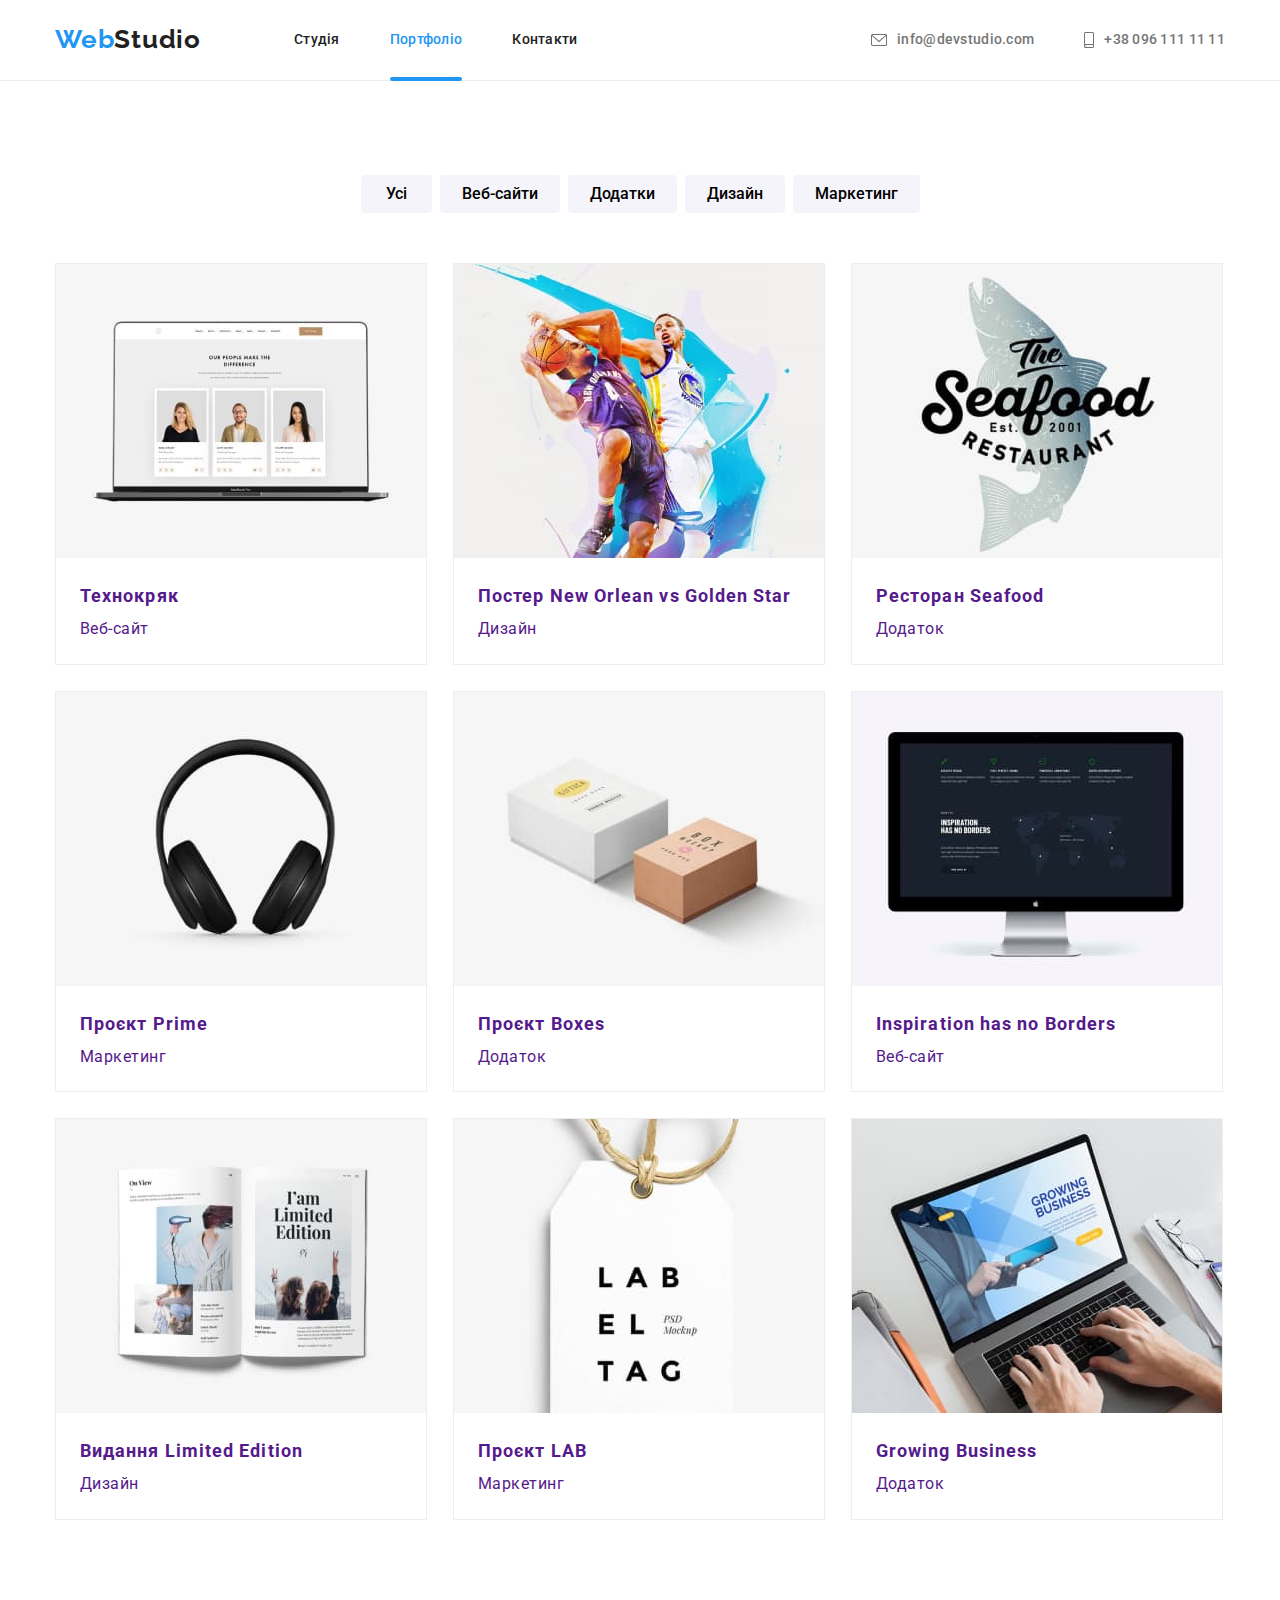
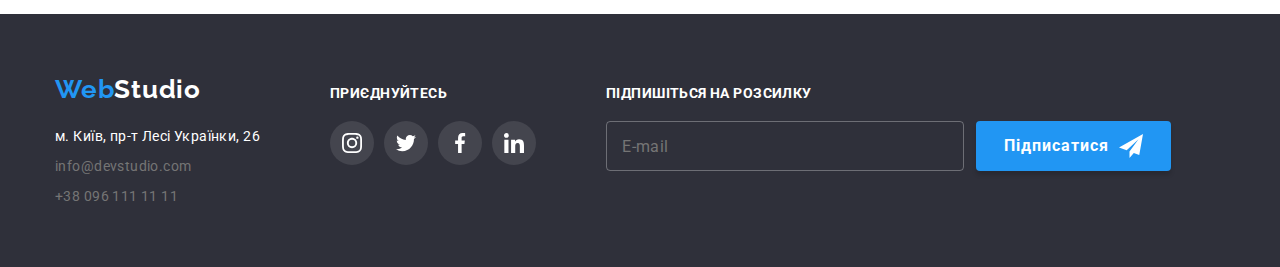
==== portfolio.html @ 04171d1f "start" ====
<!DOCTYPE html>
<html lang="uk">
  <head>
    <meta charset="utf-8" />
    <meta name="description" content="Веб студія для вашого бізнесу" />
    <meta name="viewport" content="width=device-width, initial-scale=1.0" />
    <title>Студія</title>
    <link rel="preconnect" href="https://fonts.googleapis.com" />
    <link rel="preconnect" href="https://fonts.gstatic.com" crossorigin />
    <link
      href="https://fonts.googleapis.com/css2?family=Raleway:wght@700&family=Roboto:wght@400;500;700;900&display=swap"
      rel="stylesheet"
    />
    <link
      rel="stylesheet"
      href="https://cdnjs.cloudflare.com/ajax/libs/modern-normalize/1.0.0/modern-normalize.min.css"
    />
    <link rel="stylesheet" href="./css/main.min.css" />
  </head>
  <body>
    <header class="header">
      <div class="container header__container">
        <nav class="pagination">
          <a class="logo header__logo" href="index.html" lang="en"
            >Web<span class="header__logo-part">Studio</span></a
          >
          <ul class="pagination__list">
            <li>
              <a
                class="header__link pagination__link pagination__link--notactive"
                href="index.html"
                >Студія</a
              >
            </li>
            <li>
              <a
                class="header__link pagination__link"
                href="portfolio.html"
                aria-current="page"
                >Портфоліо</a
              >
            </li>
            <li>
              <a
                class="header__link pagination__link pagination__link--notactive"
                href="#contacts"
                >Контакти</a
              >
            </li>
          </ul>
        </nav>
        <ul class="contact-list header__contact-list">
          <li>
            <a
              class="header__link contact-list__link"
              href="mailto:info@devstudio.com"
            >
              <svg class="contact-list__icon contact-list__icon--mail">
                <use href="./images/icons/symbol-defs.svg#mail"></use>
              </svg>
              info@devstudio.com</a
            >
          </li>
          <li>
            <a class="header__link contact-list__link" href="tel:+380961111111">
              <svg class="contact-list__icon contact-list__icon--tel">
                <use href="./images/icons/symbol-defs.svg#smartphone"></use>
              </svg>
              +38 096 111 11 11</a
            >
          </li>
        </ul>
      </div>
    </header>
    <main>
      <h2 class="visually-hidden">Портфоліо</h2>
      <!-- Sorting buttons for portfolio -->
      <section class="portfolio-section section">
        <div class="container">
          <ul class="btns-sort">
            <li>
              <button class="btn-portfolio btn-gray btn-first" type="button">
                Усі
              </button>
            </li>
            <li>
              <button class="btn-portfolio btn-gray" type="button">
                Веб-сайти
              </button>
            </li>
            <li>
              <button class="btn-portfolio btn-gray" type="button">
                Додатки
              </button>
            </li>
            <li>
              <button class="btn-portfolio btn-gray" type="button">
                Дизайн
              </button>
            </li>
            <li>
              <button class="btn-portfolio btn-gray" type="button">
                Маркетинг
              </button>
            </li>
          </ul>
          <!-- Main section of portfolio -->
          <ul class="portfolio-img">
            <li class="portfolio-item">
              <a class="portfolio-link" href="">
                <div class="img-container">
                  <img
                    class="img-project"
                    src="./images/portfolio/portfolio-item1.jpg"
                    alt="Ноутбук з зображенням веб-сайту"
                    width="370"
                  />
                  <p class="card-description">
                    Ресурс пропонує комплексні пропозиції з різним рівнем
                    функціоналу та сервісів. Все це дозволить відвідувачу
                    отримати вичерпні відомості про компанію чи приватну особу.
                  </p>
                </div>
                <h3 class="portfolio-h">Технокряк</h3>
                <p class="portfolio-p portfolio-pcolor">Веб-сайт</p>
              </a>
            </li>
            <li class="portfolio-item">
              <a class="portfolio-link" href="">
                <div class="img-container">
                  <img
                    class="img-project"
                    src="./images/portfolio/portfolio-item2.jpg"
                    alt="Постер з двома баскетболістами"
                    width="370"
                  />
                  <p class="card-description">
                    Ресурс пропонує комплексні пропозиції з різним рівнем
                    функціоналу та сервісів. Все це дозволить відвідувачу
                    отримати вичерпні відомості про компанію чи приватну особу.
                  </p>
                </div>
                <h3 class="portfolio-h">Постер New Orlean vs Golden Star</h3>
                <p class="portfolio-p portfolio-pcolor">Дизайн</p>
              </a>
            </li>
            <li class="portfolio-item">
              <a class="portfolio-link" href="">
                <div class="img-container">
                  <img
                    class="img-project"
                    src="./images/portfolio/portfolio-item3.jpg"
                    alt="Зображення логотипу рибного ресторану"
                    width="370"
                  />
                  <p class="card-description">
                    Ресурс пропонує комплексні пропозиції з різним рівнем
                    функціоналу та сервісів. Все це дозволить відвідувачу
                    отримати вичерпні відомості про компанію чи приватну особу.
                  </p>
                </div>
                <h3 class="portfolio-h">Ресторан Seafood</h3>
                <p class="portfolio-p portfolio-pcolor">Додаток</p>
              </a>
            </li>
            <li class="portfolio-item">
              <a class="portfolio-link" href="">
                <div class="img-container">
                  <img
                    class="img-project"
                    src="./images/portfolio/portfolio-item4.jpg"
                    alt="Наушники"
                    width="370"
                  />
                  <p class="card-description">
                    Ресурс пропонує комплексні пропозиції з різним рівнем
                    функціоналу та сервісів. Все це дозволить відвідувачу
                    отримати вичерпні відомості про компанію чи приватну особу.
                  </p>
                </div>
                <h3 class="portfolio-h">Проєкт Prime</h3>
                <p class="portfolio-p portfolio-pcolor">Маркетинг</p>
              </a>
            </li>
            <li class="portfolio-item">
              <a class="portfolio-link" href="">
                <div class="img-container">
                  <img
                    class="img-project"
                    src="./images/portfolio/portfolio-item5.jpg"
                    alt="Дві коробки"
                    width="370"
                  />
                  <p class="card-description">
                    Ресурс пропонує комплексні пропозиції з різним рівнем
                    функціоналу та сервісів. Все це дозволить відвідувачу
                    отримати вичерпні відомості про компанію чи приватну особу.
                  </p>
                </div>
                <h3 class="portfolio-h">Проєкт Boxes</h3>
                <p class="portfolio-p portfolio-pcolor">Додаток</p>
              </a>
            </li>
            <li class="portfolio-item">
              <a class="portfolio-link" href="">
                <div class="img-container">
                  <img
                    class="img-project"
                    src="./images/portfolio/portfolio-item6.jpg"
                    alt="Макбук з веб-сайтом"
                    width="370"
                  />
                  <p class="card-description">
                    Ресурс пропонує комплексні пропозиції з різним рівнем
                    функціоналу та сервісів. Все це дозволить відвідувачу
                    отримати вичерпні відомості про компанію чи приватну особу.
                  </p>
                </div>
                <h3 class="portfolio-h">Inspiration has no Borders</h3>
                <p class="portfolio-p portfolio-pcolor">Веб-сайт</p>
              </a>
            </li>
            <li class="portfolio-item">
              <a class="portfolio-link" href="">
                <div class="img-container">
                  <img
                    class="img-project"
                    src="./images/portfolio/portfolio-item7.jpg"
                    alt="Розгорнута книжка"
                    width="370"
                  />
                  <p class="card-description">
                    Ресурс пропонує комплексні пропозиції з різним рівнем
                    функціоналу та сервісів. Все це дозволить відвідувачу
                    отримати вичерпні відомості про компанію чи приватну особу.
                  </p>
                </div>
                <h3 class="portfolio-h">Видання Limited Edition</h3>
                <p class="portfolio-p portfolio-pcolor">Дизайн</p>
              </a>
            </li>
            <li class="portfolio-item">
              <a class="portfolio-link" href="">
                <div class="img-container">
                  <img
                    class="img-project"
                    src="./images/portfolio/portfolio-item8.jpg"
                    alt="Бірка"
                    width="370"
                  />
                  <p class="card-description">
                    Ресурс пропонує комплексні пропозиції з різним рівнем
                    функціоналу та сервісів. Все це дозволить відвідувачу
                    отримати вичерпні відомості про компанію чи приватну особу.
                  </p>
                </div>
                <h3 class="portfolio-h">Проєкт LAB</h3>
                <p class="portfolio-p portfolio-pcolor">Маркетинг</p>
              </a>
            </li>
            <li class="portfolio-item">
              <a class="portfolio-link" href="">
                <div class="img-container">
                  <img
                    class="img-project"
                    src="./images/portfolio/portfolio-item9.jpg"
                    alt="Ноутбук і руки, які щось друкують"
                    width="370"
                  />
                  <p class="card-description">
                    Ресурс пропонує комплексні пропозиції з різним рівнем
                    функціоналу та сервісів. Все це дозволить відвідувачу
                    отримати вичерпні відомості про компанію чи приватну особу.
                  </p>
                </div>
                <h3 class="portfolio-h">Growing Business</h3>
                <p class="portfolio-p portfolio-pcolor">Додаток</p>
              </a>
            </li>
          </ul>
        </div>
      </section>
    </main>
    <footer class="footer">
      <div class="container footer__container">
        <div>
          <a class="logo footer__logo" href="index.html" lang="en"
            >Web<span class="footer__logo-part">Studio</span></a
          >
          <address class="adress footer__adress">
            <a
              class="footer__link"
              href="https://goo.gl/maps/gLVNjyqDi5Kqp5Yx6"
              target="_blank"
              rel="noreferrer noopener"
              >м. Київ, пр-т Лесі Українки, 26</a
            ><a class="footer__link" href="mailto:info@devstudio.com"
              >info@devstudio.com</a
            >
            <a class="footer__link" href="tel:+380961111111"
              >+38 096 111 11 11</a
            >
          </address>
        </div>
        <div>
          <p class="footer-title">Приєднуйтесь</p>
          <ul class="social-list">
            <li class="social-list__item">
              <a class="social-list__link footer__social-link" href="">
                <svg class="social-list__svg">
                  <use href="./images/icons/symbol-defs.svg#instagram-2"></use>
                </svg>
              </a>
            </li>
            <li class="social-list__item">
              <a class="social-list__link footer__social-link" href="">
                <svg class="social-list__svg">
                  <use href="./images/icons/symbol-defs.svg#twitter-1"></use>
                </svg>
              </a>
            </li>
            <li class="social-list__item">
              <a class="social-list__link footer__social-link" href="">
                <svg class="social-list__svg">
                  <use href="./images/icons/symbol-defs.svg#facebook-1"></use>
                </svg>
              </a>
            </li>
            <li class="social-list__item">
              <a class="social-list__link footer__social-link" href="">
                <svg class="social-list__svg">
                  <use href="./images/icons/symbol-defs.svg#linkedin-1"></use>
                </svg>
              </a>
            </li>
          </ul>
        </div>
        <div class="subscribe-container">
          <h3 class="footer-title">Підпишіться на розсилку</h3>
          <form class="subscribe-form">
            <label class="subscribe-form__label"
              ><input
                class="subscribe-form__input"
                type="email"
                placeholder="E-mail" /></label
            ><button class="brand-button footer__brand-button" type="sumbit">
              Підпиcатися
              <svg class="footer__subscribe-icon" width="24px" height="24px">
                <use href="./images/icons/symbol-defs.svg#icon-send"></use>
              </svg>
            </button>
          </form>
        </div>
      </div>
    </footer>
  </body>
</html>
---- css/main.min.css ----
:root{--main-color: #212121;--second-color: #757575;--brand-color: #2196F3;--background-color: #2F303A;--white-color: #fff;--timing-function: cubic-bezier(0.4, 0, 0.2, 1);--animation-time: 250ms}body{font-family:"roboto",sans-serif;color:#212121;position:relative}li{list-style:none}button{cursor:pointer;font-family:inherit}a{text-decoration:none}h1,h2,h3,h4,h5,h6,ul,p,button{margin:0;padding:0}.container{width:1200px;margin:0 auto;padding-left:15px;padding-right:15px}.section{padding-top:94px;padding-bottom:94px}.section-title{font-weight:700;font-size:36px;line-height:1.16;text-align:center;margin-bottom:50px}.features-content,.features-images,.btns-sort,.portfolio-img{display:-webkit-box;display:-ms-flexbox;display:flex}.logo{color:#2196f3;font-family:Raleway;font-style:normal;font-weight:700;font-size:26px;line-height:1.2;letter-spacing:.03em;padding-top:10px;padding-bottom:10px}.header__logo{margin-right:93px}.header__logo-part{color:#212121}.footer__logo-part{color:#fff}.brand-button{background-color:#2196f3;display:block;font-weight:700;font-size:16px;line-height:1.8;text-align:center;border-radius:4px;letter-spacing:.06em;border:none;margin-left:auto;margin-right:auto;-webkit-box-align:center;-ms-flex-align:center;align-items:center;-webkit-box-shadow:0px 4px 4px rgba(0,0,0,.15);box-shadow:0px 4px 4px rgba(0,0,0,.15);-webkit-transition:background-color 250ms cubic-bezier(0.4, 0, 0.2, 1);transition:background-color 250ms cubic-bezier(0.4, 0, 0.2, 1);color:#fff}.brand-button:hover,.brand-button:focus{background-color:#188ce8}.btn-portfolio{border:0;font-weight:500;font-size:16px;line-height:1.6;padding:6px 22px 6px 22px;border-radius:4px;-webkit-transition:background-color 250ms cubic-bezier(0.4, 0, 0.2, 1),color 250ms cubic-bezier(0.4, 0, 0.2, 1);transition:background-color 250ms cubic-bezier(0.4, 0, 0.2, 1),color 250ms cubic-bezier(0.4, 0, 0.2, 1)}.btn-portfolio:hover,.btn-portfolio:focus{background-color:#2196f3}.btn-first{padding:6px 25px 6px 25px}.btns-sort{-webkit-column-gap:8px;-moz-column-gap:8px;column-gap:8px;-webkit-box-pack:center;-ms-flex-pack:center;justify-content:center;margin-bottom:50px}.btn-gray{background-color:#f5f4fa}.modal-form{padding:40px}.modal-input{display:-webkit-box;display:-ms-flexbox;display:flex;-webkit-box-orient:vertical;-webkit-box-direction:normal;-ms-flex-direction:column;flex-direction:column;-webkit-box-align:center;-ms-flex-align:center;align-items:center}.input-container{display:-webkit-box;display:-ms-flexbox;display:flex;-webkit-box-orient:vertical;-webkit-box-direction:normal;-ms-flex-direction:column;flex-direction:column;margin-bottom:10px}.modal-title{font-weight:700;font-size:20px;line-height:1.15;text-align:center;letter-spacing:.03em;margin-bottom:12px}.modal-label{font-size:12px;line-height:1.166;letter-spacing:.01em;margin-bottom:4px}.input-area{width:448px;height:40px;border:1px solid rgba(33,33,33,.2);border-radius:4px;-webkit-transition:border 250ms cubic-bezier(0.4, 0, 0.2, 1);transition:border 250ms cubic-bezier(0.4, 0, 0.2, 1);padding:12px 42px}.comment-area{width:448px;height:120px;padding:12px 16px;font-size:12px;letter-spacing:.01em;border:1px solid rgba(33,33,33,.2);border-radius:4px;margin-bottom:20px;resize:none;-webkit-transition:border 250ms cubic-bezier(0.4, 0, 0.2, 1);transition:border 250ms cubic-bezier(0.4, 0, 0.2, 1)}.modal-input .brand-button{margin-top:30px;padding:10px 52px}.input-area:focus,.comment-area:focus{outline:none;border:1px solid #2196f3}.policy-label{display:-webkit-box;display:-ms-flexbox;display:flex;-webkit-box-align:center;-ms-flex-align:center;align-items:center}.policy-text,.policy-ref{font-size:14px;line-height:1.71;letter-spacing:.03em;padding-top:2px}.policy-ref{color:#2196f3;-webkit-text-decoration-line:underline;text-decoration-line:underline;margin-left:7px}.checkbox-icon{display:block;width:16px;height:15px;border:2px solid #212121;border-radius:3px;margin-right:7px;-webkit-transition:background-color 250ms cubic-bezier(0.4, 0, 0.2, 1),border-color 250ms cubic-bezier(0.4, 0, 0.2, 1);transition:background-color 250ms cubic-bezier(0.4, 0, 0.2, 1),border-color 250ms cubic-bezier(0.4, 0, 0.2, 1)}.modal-input input[type=checkbox]:checked+.checkbox-icon{background-image:url(../images/icons/Vector.svg);background-color:#2196f3;border-color:#2196f3;border-radius:3px;background-repeat:no-repeat;background-position:center;background-origin:border-box}.modal-input input[type=checkbox]{-webkit-appearance:none;-moz-appearance:none;appearance:none;position:absolute}.input-svg{position:relative}.modal-icon{position:absolute;top:50%;-webkit-transform:translateY(-50%);transform:translateY(-50%);left:12px;width:18px;height:18px;-webkit-transition:fill 250ms cubic-bezier(0.4, 0, 0.2, 1);transition:fill 250ms cubic-bezier(0.4, 0, 0.2, 1)}.input-svg:focus-within .modal-icon{fill:#2196f3}.subscribe-form{display:-webkit-box;display:-ms-flexbox;display:flex;gap:12px}.subscribe-form__label{display:-webkit-box;display:-ms-flexbox;display:flex;-webkit-box-orient:vertical;-webkit-box-direction:reverse;-ms-flex-direction:column-reverse;flex-direction:column-reverse}.subscribe-form__input{width:358px;height:50px;padding:16px 15px;font-size:16px;line-height:1.25;letter-spacing:.03em;background-color:inherit;border:1px solid rgba(255,255,255,.3);border-radius:4px;color:#fff}.social-list{display:-webkit-box;display:-ms-flexbox;display:flex}.social-list__item{height:44px;width:44px}.social-list__item:not(:last-child){margin-right:10px}.social-list__link{display:-webkit-box;display:-ms-flexbox;display:flex;-webkit-box-align:center;-ms-flex-align:center;align-items:center;-webkit-box-pack:center;-ms-flex-pack:center;justify-content:center;width:100%;height:100%;border-radius:50%;fill:#afb1b8;-webkit-transition:background-color 250ms cubic-bezier(0.4, 0, 0.2, 1),fill 250ms cubic-bezier(0.4, 0, 0.2, 1);transition:background-color 250ms cubic-bezier(0.4, 0, 0.2, 1),fill 250ms cubic-bezier(0.4, 0, 0.2, 1)}.social-list__link:hover,.social-list__link:focus{fill:#fff;background-color:#188ce8}.social-list__svg{height:20px;width:20px}.header{border-bottom:1px solid #ececec}.header__container{display:-webkit-box;display:-ms-flexbox;display:flex}.pagination{display:-webkit-box;display:-ms-flexbox;display:flex;-webkit-box-align:center;-ms-flex-align:center;align-items:center}.header__logo{margin-right:93px}.pagination__link{color:#212121}.pagination__list{display:-webkit-box;display:-ms-flexbox;display:flex;-webkit-box-align:center;-ms-flex-align:center;align-items:center;-webkit-column-gap:50px;-moz-column-gap:50px;column-gap:50px}.header__link{font-weight:500;font-size:14px;line-height:1.14;letter-spacing:.02em;padding-top:32px;padding-bottom:32px;display:-webkit-box;display:-ms-flexbox;display:flex;-webkit-box-align:center;-ms-flex-align:center;align-items:center}.contact-list{display:-webkit-box;display:-ms-flexbox;display:flex;-webkit-column-gap:50px;-moz-column-gap:50px;column-gap:50px}.header__contact-list{margin-left:auto}.contact-list__link{color:#757575}.contact-list__icon{margin-right:10px;fill:currentColor}.contact-list__icon--mail{width:16px;height:12px}.contact-list__icon--tel{width:10px;height:16px}.link-hover,.header__link,.footer__link{-webkit-transition:color 250ms cubic-bezier(0.4, 0, 0.2, 1),fill 250ms cubic-bezier(0.4, 0, 0.2, 1);transition:color 250ms cubic-bezier(0.4, 0, 0.2, 1),fill 250ms cubic-bezier(0.4, 0, 0.2, 1)}.link-hover:hover,.link-hover:focus,.header__link:hover,.header__link:focus{color:#2196f3;fill:#2196f3}.pagination__link--notactive{position:relative}[aria-current]{color:#2196f3;position:relative}[aria-current]::after,.pagination__link--notactive::after{content:"";position:absolute;bottom:-1.5px;left:0px;width:100%;height:4px;border-radius:2px;background-color:#2196f3}.pagination__link--notactive::after{opacity:0;-webkit-transform:scaleX(0);transform:scaleX(0);-webkit-transition:opacity 250ms cubic-bezier(0.4, 0, 0.2, 1),-webkit-transform 250ms cubic-bezier(0.4, 0, 0.2, 1);transition:opacity 250ms cubic-bezier(0.4, 0, 0.2, 1),-webkit-transform 250ms cubic-bezier(0.4, 0, 0.2, 1);transition:transform 250ms cubic-bezier(0.4, 0, 0.2, 1),opacity 250ms cubic-bezier(0.4, 0, 0.2, 1);transition:transform 250ms cubic-bezier(0.4, 0, 0.2, 1),opacity 250ms cubic-bezier(0.4, 0, 0.2, 1),-webkit-transform 250ms cubic-bezier(0.4, 0, 0.2, 1)}.pagination__link--notactive:hover::after,.pagination__link--notactive:focus::after{opacity:1;-webkit-transform:scaleX(1);transform:scaleX(1)}.footer{background-color:#2f303a;padding-top:60px;padding-bottom:60px}.footer__container{display:-webkit-box;display:-ms-flexbox;display:flex;gap:70px;-webkit-box-align:baseline;-ms-flex-align:baseline;align-items:baseline}.footer__logo-part{color:#fff}.footer__adress{margin-top:20px}.footer__link{font-size:14px;line-height:1.5;text-decoration:none;font-style:normal;display:block;letter-spacing:.03em;color:#757575}.footer__link:not(:last-child){margin-bottom:9px}.footer__link:first-child{color:#fff}.footer__link:hover,.footer__link:focus{color:#2196f3}.footer-list{display:-webkit-box;display:-ms-flexbox;display:flex}.footer-title{margin-bottom:20px;text-transform:uppercase;color:#fff;font-weight:700;font-size:14px;line-height:16px;letter-spacing:.03em;text-transform:uppercase}.footer__social-link{background-color:rgba(255,255,255,.1019607843);border-radius:50%;display:-webkit-box;display:-ms-flexbox;display:flex;-webkit-box-align:center;-ms-flex-align:center;align-items:center;-webkit-box-pack:center;-ms-flex-pack:center;justify-content:center;width:100%;height:100%;fill:#fff}.footer__brand-button{padding:10px 28px;display:-webkit-box;display:-ms-flexbox;display:flex;-webkit-box-align:center;-ms-flex-align:center;align-items:center;font-style:normal;font-weight:700;font-size:16px;line-height:1.875;letter-spacing:.06em}.footer__subscribe-icon{margin-left:10px}.hero-section{padding:200px 0;background-color:#2f303a;background-image:-webkit-gradient(linear, left top, right top, from(rgba(47, 48, 58, 0.4)), to(rgba(47, 48, 58, 0.4))),url(../images/background.jpg);background-image:linear-gradient(to right, rgba(47, 48, 58, 0.4), rgba(47, 48, 58, 0.4)),url(../images/background.jpg);background-repeat:no-repeat;background-size:cover;background-position:center}.hero-section .brand-button{padding:10px 32px}.hero-title{font-weight:900;font-size:44px;line-height:1.38;text-align:center;letter-spacing:.06em;width:696px;margin-left:auto;margin-right:auto;margin-bottom:30px;text-transform:uppercase;color:#fff}.features-subtitle{font-weight:700;font-size:14px;line-height:1.14;margin-bottom:10px;width:270px;letter-spacing:.03em}.features-image{width:370px;display:block}.features-description{font-size:14px;line-height:1.71;width:270px;letter-spacing:.03em}.features-content{margin-bottom:94px;-webkit-column-gap:30px;-moz-column-gap:30px;column-gap:30px}.features-title{width:366px;margin-left:auto;margin-right:auto}.features-images{-webkit-column-gap:30px;-moz-column-gap:30px;column-gap:30px}.features-li::before{content:"";display:block;width:270px;height:120px;margin-bottom:30px;border-radius:4px;background-color:#f5f4fa;background-repeat:no-repeat;background-position:center}.antenna-img::before{background-image:url(../images/icons/antenna.svg)}.clock-img::before{background-image:url(../images/icons/clock.svg)}.diagramma-img::before{background-image:url(../images/icons/diagram.svg)}.astronaut-img::before{background-image:url(../images/icons/astronaut.svg)}.features-item{position:relative}.features-overlay{position:absolute;bottom:0;padding:27px 0;width:100%;background-color:rgba(47,48,58,.8);color:#fff;font-weight:700;font-size:14px;line-height:16px;text-align:center;letter-spacing:.03em;text-transform:uppercase;text-align:center}.team-section{background-color:#f5f4fa}.team-section__card-list{display:-webkit-box;display:-ms-flexbox;display:flex;-ms-flex-preferred-size:calc((100% - 90px)/4);flex-basis:calc((100% - 90px)/4)}.team-card:not(:first-child){margin-left:30px}.team-card{background-color:#fff;width:270px;-webkit-box-shadow:0px 1px 3px rgba(0,0,0,.12),0px 1px 1px rgba(0,0,0,.14),0px 2px 1px rgba(0,0,0,.2);box-shadow:0px 1px 3px rgba(0,0,0,.12),0px 1px 1px rgba(0,0,0,.14),0px 2px 1px rgba(0,0,0,.2);border-radius:0px 0px 4px 4px}.team-card__image{display:block;margin-bottom:30px}.team-card__name{font-size:16px;font-weight:500;margin-bottom:10px}.team-card__role{margin-bottom:16px}.team-card__name,.team-card__role{text-align:center;line-height:1.18;letter-spacing:.03em}.team-card__social-list{margin-right:32px;margin-left:32px;margin-bottom:30px}.clients-list{display:-webkit-box;display:-ms-flexbox;display:flex;gap:30px}.clients-item{width:170px;height:92px}.clients-link{border:1px solid #afb1b8;border-radius:4px;display:-webkit-box;display:-ms-flexbox;display:flex;width:100%;height:100%;-webkit-box-align:center;-ms-flex-align:center;align-items:center;-webkit-box-pack:center;-ms-flex-pack:center;justify-content:center;fill:#afb1b8}.clients-link:hover,.clients-link:focus{border:1px solid #2196f3}.clients-icon{width:106px;height:60px}.backdrop{position:fixed;top:0;left:0;width:100%;height:100%;background-color:rgba(0,0,0,.2);-webkit-transition:opacity 250ms cubic-bezier(0.4, 0, 0.2, 1),visibility 250ms cubic-bezier(0.4, 0, 0.2, 1);transition:opacity 250ms cubic-bezier(0.4, 0, 0.2, 1),visibility 250ms cubic-bezier(0.4, 0, 0.2, 1)}.is-hidden{visibility:hidden;pointer-events:none;opacity:0}.modal{position:absolute;top:50%;left:50%;-webkit-transform:translate(-50%, -50%);transform:translate(-50%, -50%);background-color:#fff;-webkit-box-shadow:0px 1px 3px rgba(0,0,0,.12),0px 1px 1px rgba(0,0,0,.14),0px 2px 1px rgba(0,0,0,.2);box-shadow:0px 1px 3px rgba(0,0,0,.12),0px 1px 1px rgba(0,0,0,.14),0px 2px 1px rgba(0,0,0,.2)}.modal-button{position:absolute;top:1%;right:1%;border:none;background-color:#fff;width:30px;height:30px;border:1px solid rgba(0,0,0,.1019607843);border-radius:50%;-webkit-transition:border 250ms cubic-bezier(0.4, 0, 0.2, 1);transition:border 250ms cubic-bezier(0.4, 0, 0.2, 1)}.modal-button:hover .close-svg,.modal-button:focus .close-svg,.modal-button:focus,.modal-button:hover{fill:#2196f3;border-color:#2196f3}.close-svg{-webkit-box-align:center;-ms-flex-align:center;align-items:center;-webkit-transition:fill 250ms cubic-bezier(0.4, 0, 0.2, 1);transition:fill 250ms cubic-bezier(0.4, 0, 0.2, 1);fill:#000}.no-scroll{overflow:hidden}.portfolio-img{-ms-flex-wrap:wrap;flex-wrap:wrap;gap:26px}.portfolio-item{-ms-flex-preferred-size:calc((100% - 60px)/3);flex-basis:calc((100% - 60px)/3);border:1px solid #eee}.visually-hidden{position:absolute;clip:rect(0 0 0 0);width:1px;height:1px;margin:-1px}.portfolio-h{font-weight:700;font-size:18px;line-height:2;letter-spacing:.06em;margin-top:20px;padding-left:24px;padding-right:24px}.portfolio-p{font-size:16px;line-height:1.87;letter-spacing:.03em;margin-bottom:20px;padding-left:24px;padding-right:24px}.portfolio-link{height:100%;width:100%;display:block;-webkit-transition:-webkit-box-shadow 250ms cubic-bezier(0.4, 0, 0.2, 1);transition:-webkit-box-shadow 250ms cubic-bezier(0.4, 0, 0.2, 1);transition:box-shadow 250ms cubic-bezier(0.4, 0, 0.2, 1);transition:box-shadow 250ms cubic-bezier(0.4, 0, 0.2, 1), -webkit-box-shadow 250ms cubic-bezier(0.4, 0, 0.2, 1)}.portfolio-link:hover,.portfolio-link:focus{-webkit-box-shadow:0px 1px 1px rgba(0,0,0,.12),0px 4px 4px rgba(0,0,0,.06),1px 4px 6px rgba(0,0,0,.16);box-shadow:0px 1px 1px rgba(0,0,0,.12),0px 4px 4px rgba(0,0,0,.06),1px 4px 6px rgba(0,0,0,.16)}.img-container{position:relative;overflow:hidden}.img-container::before{content:"";background-color:rgba(33,150,243,.8980392157);position:absolute;top:0;left:0;-webkit-transform:translate(0, 101%);transform:translate(0, 101%);width:100%;height:100%;-webkit-transition:-webkit-transform 250ms cubic-bezier(0.4, 0, 0.2, 1);transition:-webkit-transform 250ms cubic-bezier(0.4, 0, 0.2, 1);transition:transform 250ms cubic-bezier(0.4, 0, 0.2, 1);transition:transform 250ms cubic-bezier(0.4, 0, 0.2, 1), -webkit-transform 250ms cubic-bezier(0.4, 0, 0.2, 1)}.img-project{display:block}.card-description{position:absolute;-webkit-transform:translate(0, 0);transform:translate(0, 0);-webkit-transition:-webkit-transform 250ms cubic-bezier(0.4, 0, 0.2, 1);transition:-webkit-transform 250ms cubic-bezier(0.4, 0, 0.2, 1);transition:transform 250ms cubic-bezier(0.4, 0, 0.2, 1);transition:transform 250ms cubic-bezier(0.4, 0, 0.2, 1), -webkit-transform 250ms cubic-bezier(0.4, 0, 0.2, 1);font-size:18px;line-height:1.5555;letter-spacing:.03em;color:#fff;padding:63px 24px}.portfolio-link:hover .img-container::before,.portfolio-link:focus .img-container::before{-webkit-transform:translate(0, 0);transform:translate(0, 0)}.portfolio-link:hover .card-description,.portfolio-link:focus .card-description{-webkit-transform:translate(0, -100%);transform:translate(0, -100%)}/*# sourceMappingURL=main.min.css.map */
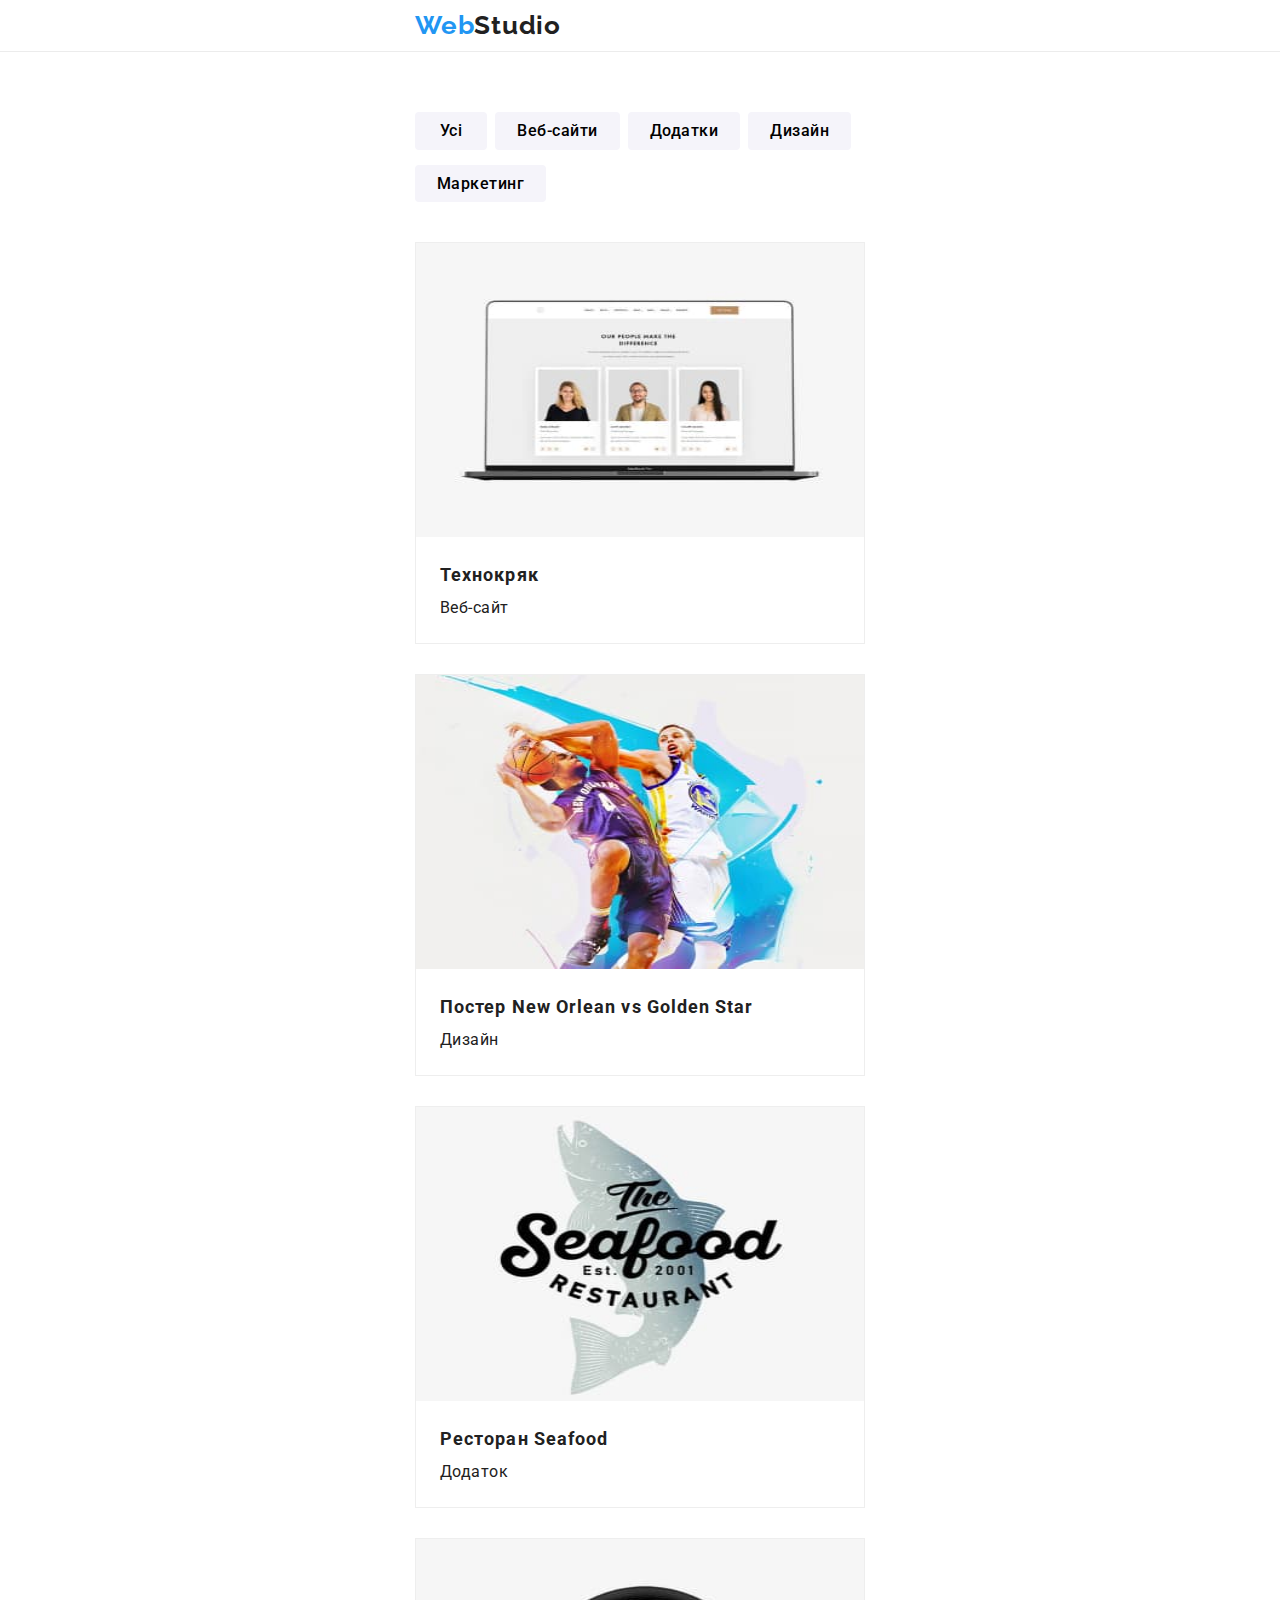
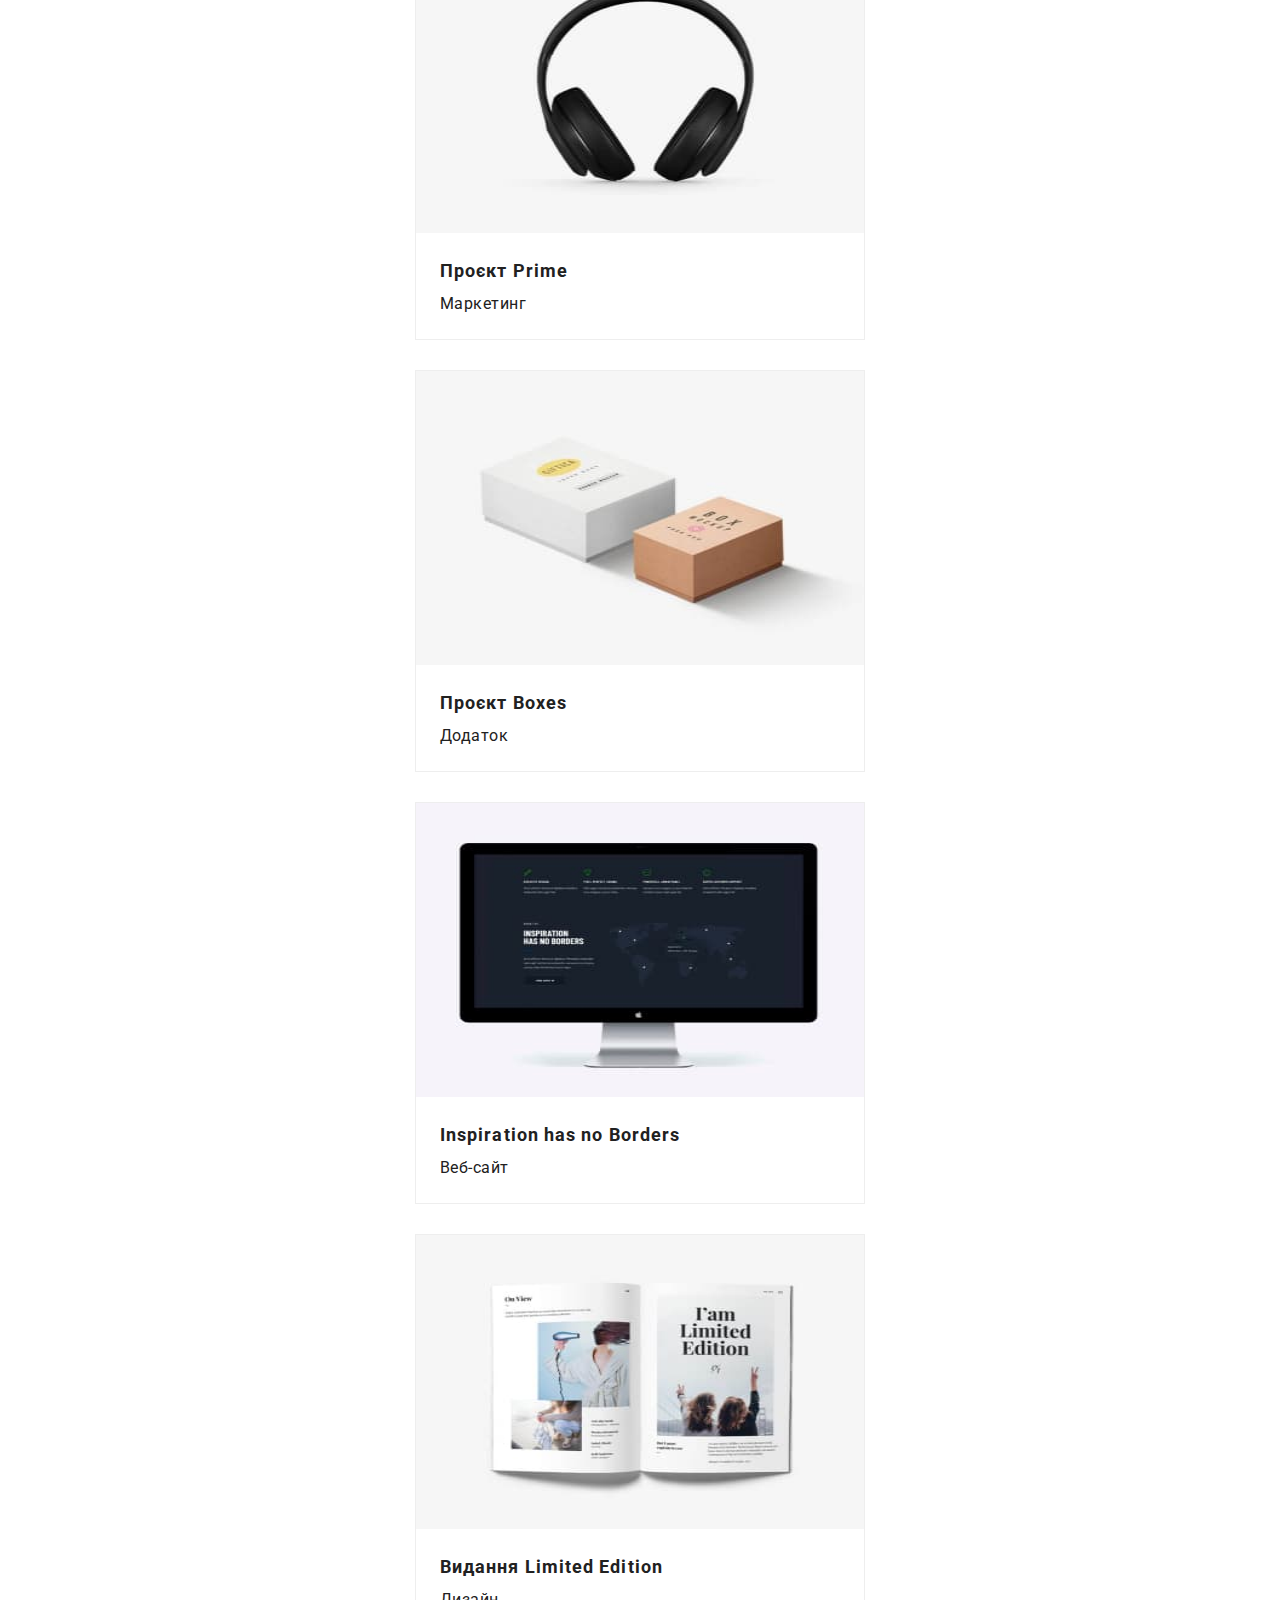
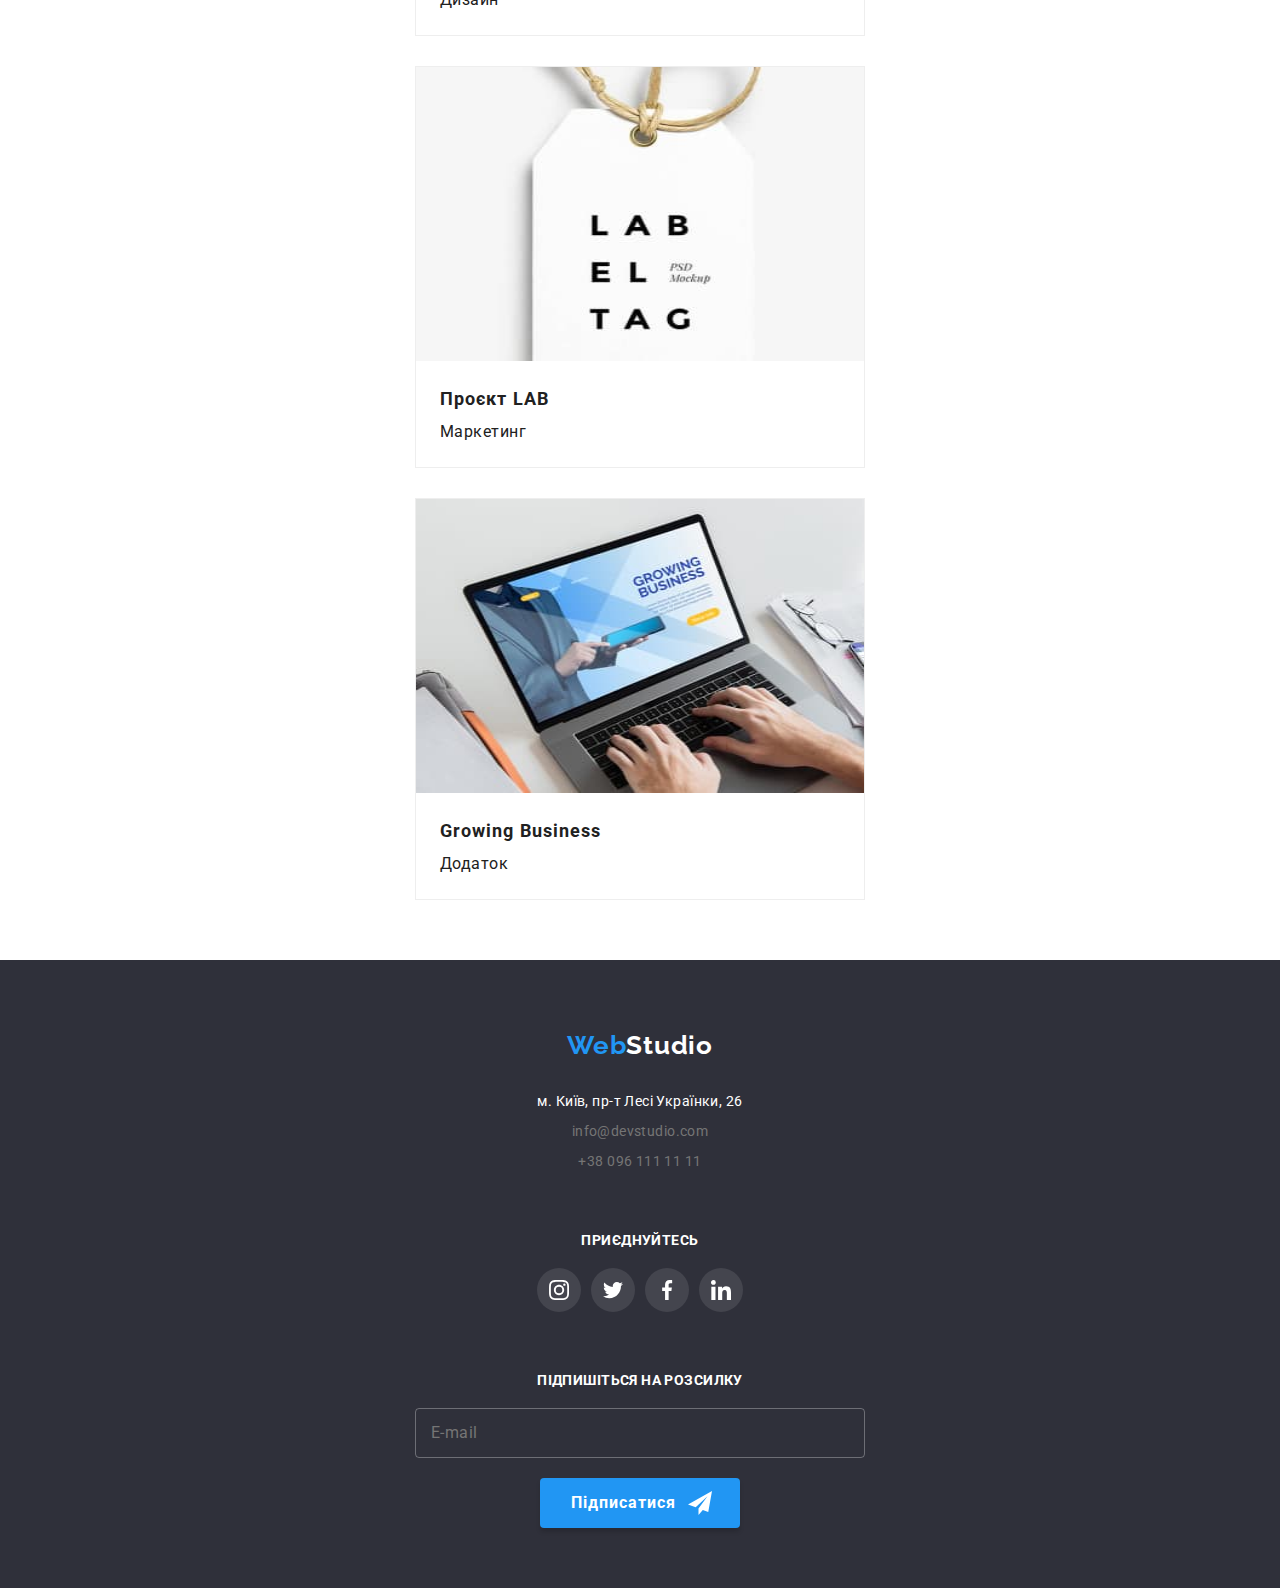
==== commit 3ea14798: "ended mobile-version" ====
--- a/portfolio.html
+++ b/portfolio.html
@@ -26,15 +26,13 @@
           >
           <ul class="pagination__list">
             <li>
+              <a class="header__link pagination__link" href="index.html"
+                >Студія</a
+              >
+            </li>
+            <li>
               <a
                 class="header__link pagination__link pagination__link--notactive"
-                href="index.html"
-                >Студія</a
-              >
-            </li>
-            <li>
-              <a
-                class="header__link pagination__link"
                 href="portfolio.html"
                 aria-current="page"
                 >Портфоліо</a
@@ -70,6 +68,16 @@
             >
           </li>
         </ul>
+        <button
+          class="header__open-button js-open-menu"
+          type="button"
+          aria-expanded="false"
+          aria-controls="mobile-menu"
+        >
+          <div class="header__custom-icon"></div>
+          <div class="header__custom-icon"></div>
+          <div class="header__custom-icon"></div>
+        </button>
       </div>
     </header>
     <main>
@@ -302,7 +310,7 @@
             >
           </address>
         </div>
-        <div>
+        <div class="footer__links-container">
           <p class="footer-title">Приєднуйтесь</p>
           <ul class="social-list">
             <li class="social-list__item">
@@ -353,5 +361,60 @@
         </div>
       </div>
     </footer>
+    <div id="mobile-menu" class="js-menu-container mobile-menu">
+      <button class="header__close-button js-close-menu" type="button">
+        123
+      </button>
+      <div>
+        <nav>
+          <ul class="mobile-menu__nav-list">
+            <li class="mobile-menu__item">
+              <a class="mobile-menu__nav-link" href="./index.html">Студія</a>
+            </li>
+            <li class="mobile-menu__item">
+              <a
+                class="mobile-menu__nav-link mobile-menu__nav-link--current"
+                href="./portfolio.html"
+                >Портфоліо</a
+              >
+            </li>
+            <li class="mobile-menu__item">
+              <a class="mobile-menu__nav-link" href="">Контакти</a>
+            </li>
+          </ul>
+        </nav>
+      </div>
+      <div>
+        <ul class="mobile-menu__contact-list">
+          <li class="mobile-menu__item">
+            <a
+              class="mobile-menu__contact-link mobile-menu__contact-link--attention"
+              href="tel:+380961111111"
+              >+38 096 111 11 11</a
+            >
+          </li>
+          <li class="mobile-menu__item">
+            <a
+              class="mobile-menu__contact-link"
+              href="mailto:info@devstudio.com"
+              >info@devstudio.com</a
+            >
+          </li>
+        </ul>
+        <ul class="mobile-menu__social-list">
+          <li><a class="mobile-menu__social-link" href="">Instagram</a></li>
+          <li><a class="mobile-menu__social-link" href="">Twitter</a></li>
+          <li><a class="mobile-menu__social-link" href="">Facebook</a></li>
+          <li>
+            <a
+              class="mobile-menu__social-link mobile-menu__social-link--no-stick"
+              href=""
+              >Linkedin</a
+            >
+          </li>
+        </ul>
+      </div>
+    </div>
+    <script src="./js/mobile-menu.js"></script>
   </body>
 </html>
--- a/css/main.min.css
+++ b/css/main.min.css
@@ -1 +1 @@
-:root{--main-color: #212121;--second-color: #757575;--brand-color: #2196F3;--background-color: #2F303A;--white-color: #fff;--timing-function: cubic-bezier(0.4, 0, 0.2, 1);--animation-time: 250ms}body{font-family:"roboto",sans-serif;color:#212121;position:relative}li{list-style:none}button{cursor:pointer;font-family:inherit}a{text-decoration:none}h1,h2,h3,h4,h5,h6,ul,p,button{margin:0;padding:0}.container{width:1200px;margin:0 auto;padding-left:15px;padding-right:15px}.section{padding-top:94px;padding-bottom:94px}.section-title{font-weight:700;font-size:36px;line-height:1.16;text-align:center;margin-bottom:50px}.features-content,.features-images,.btns-sort,.portfolio-img{display:-webkit-box;display:-ms-flexbox;display:flex}.logo{color:#2196f3;font-family:Raleway;font-style:normal;font-weight:700;font-size:26px;line-height:1.2;letter-spacing:.03em;padding-top:10px;padding-bottom:10px}.header__logo{margin-right:93px}.header__logo-part{color:#212121}.footer__logo-part{color:#fff}.brand-button{background-color:#2196f3;display:block;font-weight:700;font-size:16px;line-height:1.8;text-align:center;border-radius:4px;letter-spacing:.06em;border:none;margin-left:auto;margin-right:auto;-webkit-box-align:center;-ms-flex-align:center;align-items:center;-webkit-box-shadow:0px 4px 4px rgba(0,0,0,.15);box-shadow:0px 4px 4px rgba(0,0,0,.15);-webkit-transition:background-color 250ms cubic-bezier(0.4, 0, 0.2, 1);transition:background-color 250ms cubic-bezier(0.4, 0, 0.2, 1);color:#fff}.brand-button:hover,.brand-button:focus{background-color:#188ce8}.btn-portfolio{border:0;font-weight:500;font-size:16px;line-height:1.6;padding:6px 22px 6px 22px;border-radius:4px;-webkit-transition:background-color 250ms cubic-bezier(0.4, 0, 0.2, 1),color 250ms cubic-bezier(0.4, 0, 0.2, 1);transition:background-color 250ms cubic-bezier(0.4, 0, 0.2, 1),color 250ms cubic-bezier(0.4, 0, 0.2, 1)}.btn-portfolio:hover,.btn-portfolio:focus{background-color:#2196f3}.btn-first{padding:6px 25px 6px 25px}.btns-sort{-webkit-column-gap:8px;-moz-column-gap:8px;column-gap:8px;-webkit-box-pack:center;-ms-flex-pack:center;justify-content:center;margin-bottom:50px}.btn-gray{background-color:#f5f4fa}.modal-form{padding:40px}.modal-input{display:-webkit-box;display:-ms-flexbox;display:flex;-webkit-box-orient:vertical;-webkit-box-direction:normal;-ms-flex-direction:column;flex-direction:column;-webkit-box-align:center;-ms-flex-align:center;align-items:center}.input-container{display:-webkit-box;display:-ms-flexbox;display:flex;-webkit-box-orient:vertical;-webkit-box-direction:normal;-ms-flex-direction:column;flex-direction:column;margin-bottom:10px}.modal-title{font-weight:700;font-size:20px;line-height:1.15;text-align:center;letter-spacing:.03em;margin-bottom:12px}.modal-label{font-size:12px;line-height:1.166;letter-spacing:.01em;margin-bottom:4px}.input-area{width:448px;height:40px;border:1px solid rgba(33,33,33,.2);border-radius:4px;-webkit-transition:border 250ms cubic-bezier(0.4, 0, 0.2, 1);transition:border 250ms cubic-bezier(0.4, 0, 0.2, 1);padding:12px 42px}.comment-area{width:448px;height:120px;padding:12px 16px;font-size:12px;letter-spacing:.01em;border:1px solid rgba(33,33,33,.2);border-radius:4px;margin-bottom:20px;resize:none;-webkit-transition:border 250ms cubic-bezier(0.4, 0, 0.2, 1);transition:border 250ms cubic-bezier(0.4, 0, 0.2, 1)}.modal-input .brand-button{margin-top:30px;padding:10px 52px}.input-area:focus,.comment-area:focus{outline:none;border:1px solid #2196f3}.policy-label{display:-webkit-box;display:-ms-flexbox;display:flex;-webkit-box-align:center;-ms-flex-align:center;align-items:center}.policy-text,.policy-ref{font-size:14px;line-height:1.71;letter-spacing:.03em;padding-top:2px}.policy-ref{color:#2196f3;-webkit-text-decoration-line:underline;text-decoration-line:underline;margin-left:7px}.checkbox-icon{display:block;width:16px;height:15px;border:2px solid #212121;border-radius:3px;margin-right:7px;-webkit-transition:background-color 250ms cubic-bezier(0.4, 0, 0.2, 1),border-color 250ms cubic-bezier(0.4, 0, 0.2, 1);transition:background-color 250ms cubic-bezier(0.4, 0, 0.2, 1),border-color 250ms cubic-bezier(0.4, 0, 0.2, 1)}.modal-input input[type=checkbox]:checked+.checkbox-icon{background-image:url(../images/icons/Vector.svg);background-color:#2196f3;border-color:#2196f3;border-radius:3px;background-repeat:no-repeat;background-position:center;background-origin:border-box}.modal-input input[type=checkbox]{-webkit-appearance:none;-moz-appearance:none;appearance:none;position:absolute}.input-svg{position:relative}.modal-icon{position:absolute;top:50%;-webkit-transform:translateY(-50%);transform:translateY(-50%);left:12px;width:18px;height:18px;-webkit-transition:fill 250ms cubic-bezier(0.4, 0, 0.2, 1);transition:fill 250ms cubic-bezier(0.4, 0, 0.2, 1)}.input-svg:focus-within .modal-icon{fill:#2196f3}.subscribe-form{display:-webkit-box;display:-ms-flexbox;display:flex;gap:12px}.subscribe-form__label{display:-webkit-box;display:-ms-flexbox;display:flex;-webkit-box-orient:vertical;-webkit-box-direction:reverse;-ms-flex-direction:column-reverse;flex-direction:column-reverse}.subscribe-form__input{width:358px;height:50px;padding:16px 15px;font-size:16px;line-height:1.25;letter-spacing:.03em;background-color:inherit;border:1px solid rgba(255,255,255,.3);border-radius:4px;color:#fff}.social-list{display:-webkit-box;display:-ms-flexbox;display:flex}.social-list__item{height:44px;width:44px}.social-list__item:not(:last-child){margin-right:10px}.social-list__link{display:-webkit-box;display:-ms-flexbox;display:flex;-webkit-box-align:center;-ms-flex-align:center;align-items:center;-webkit-box-pack:center;-ms-flex-pack:center;justify-content:center;width:100%;height:100%;border-radius:50%;fill:#afb1b8;-webkit-transition:background-color 250ms cubic-bezier(0.4, 0, 0.2, 1),fill 250ms cubic-bezier(0.4, 0, 0.2, 1);transition:background-color 250ms cubic-bezier(0.4, 0, 0.2, 1),fill 250ms cubic-bezier(0.4, 0, 0.2, 1)}.social-list__link:hover,.social-list__link:focus{fill:#fff;background-color:#188ce8}.social-list__svg{height:20px;width:20px}.header{border-bottom:1px solid #ececec}.header__container{display:-webkit-box;display:-ms-flexbox;display:flex}.pagination{display:-webkit-box;display:-ms-flexbox;display:flex;-webkit-box-align:center;-ms-flex-align:center;align-items:center}.header__logo{margin-right:93px}.pagination__link{color:#212121}.pagination__list{display:-webkit-box;display:-ms-flexbox;display:flex;-webkit-box-align:center;-ms-flex-align:center;align-items:center;-webkit-column-gap:50px;-moz-column-gap:50px;column-gap:50px}.header__link{font-weight:500;font-size:14px;line-height:1.14;letter-spacing:.02em;padding-top:32px;padding-bottom:32px;display:-webkit-box;display:-ms-flexbox;display:flex;-webkit-box-align:center;-ms-flex-align:center;align-items:center}.contact-list{display:-webkit-box;display:-ms-flexbox;display:flex;-webkit-column-gap:50px;-moz-column-gap:50px;column-gap:50px}.header__contact-list{margin-left:auto}.contact-list__link{color:#757575}.contact-list__icon{margin-right:10px;fill:currentColor}.contact-list__icon--mail{width:16px;height:12px}.contact-list__icon--tel{width:10px;height:16px}.link-hover,.header__link,.footer__link{-webkit-transition:color 250ms cubic-bezier(0.4, 0, 0.2, 1),fill 250ms cubic-bezier(0.4, 0, 0.2, 1);transition:color 250ms cubic-bezier(0.4, 0, 0.2, 1),fill 250ms cubic-bezier(0.4, 0, 0.2, 1)}.link-hover:hover,.link-hover:focus,.header__link:hover,.header__link:focus{color:#2196f3;fill:#2196f3}.pagination__link--notactive{position:relative}[aria-current]{color:#2196f3;position:relative}[aria-current]::after,.pagination__link--notactive::after{content:"";position:absolute;bottom:-1.5px;left:0px;width:100%;height:4px;border-radius:2px;background-color:#2196f3}.pagination__link--notactive::after{opacity:0;-webkit-transform:scaleX(0);transform:scaleX(0);-webkit-transition:opacity 250ms cubic-bezier(0.4, 0, 0.2, 1),-webkit-transform 250ms cubic-bezier(0.4, 0, 0.2, 1);transition:opacity 250ms cubic-bezier(0.4, 0, 0.2, 1),-webkit-transform 250ms cubic-bezier(0.4, 0, 0.2, 1);transition:transform 250ms cubic-bezier(0.4, 0, 0.2, 1),opacity 250ms cubic-bezier(0.4, 0, 0.2, 1);transition:transform 250ms cubic-bezier(0.4, 0, 0.2, 1),opacity 250ms cubic-bezier(0.4, 0, 0.2, 1),-webkit-transform 250ms cubic-bezier(0.4, 0, 0.2, 1)}.pagination__link--notactive:hover::after,.pagination__link--notactive:focus::after{opacity:1;-webkit-transform:scaleX(1);transform:scaleX(1)}.footer{background-color:#2f303a;padding-top:60px;padding-bottom:60px}.footer__container{display:-webkit-box;display:-ms-flexbox;display:flex;gap:70px;-webkit-box-align:baseline;-ms-flex-align:baseline;align-items:baseline}.footer__logo-part{color:#fff}.footer__adress{margin-top:20px}.footer__link{font-size:14px;line-height:1.5;text-decoration:none;font-style:normal;display:block;letter-spacing:.03em;color:#757575}.footer__link:not(:last-child){margin-bottom:9px}.footer__link:first-child{color:#fff}.footer__link:hover,.footer__link:focus{color:#2196f3}.footer-list{display:-webkit-box;display:-ms-flexbox;display:flex}.footer-title{margin-bottom:20px;text-transform:uppercase;color:#fff;font-weight:700;font-size:14px;line-height:16px;letter-spacing:.03em;text-transform:uppercase}.footer__social-link{background-color:rgba(255,255,255,.1019607843);border-radius:50%;display:-webkit-box;display:-ms-flexbox;display:flex;-webkit-box-align:center;-ms-flex-align:center;align-items:center;-webkit-box-pack:center;-ms-flex-pack:center;justify-content:center;width:100%;height:100%;fill:#fff}.footer__brand-button{padding:10px 28px;display:-webkit-box;display:-ms-flexbox;display:flex;-webkit-box-align:center;-ms-flex-align:center;align-items:center;font-style:normal;font-weight:700;font-size:16px;line-height:1.875;letter-spacing:.06em}.footer__subscribe-icon{margin-left:10px}.hero-section{padding:200px 0;background-color:#2f303a;background-image:-webkit-gradient(linear, left top, right top, from(rgba(47, 48, 58, 0.4)), to(rgba(47, 48, 58, 0.4))),url(../images/background.jpg);background-image:linear-gradient(to right, rgba(47, 48, 58, 0.4), rgba(47, 48, 58, 0.4)),url(../images/background.jpg);background-repeat:no-repeat;background-size:cover;background-position:center}.hero-section .brand-button{padding:10px 32px}.hero-title{font-weight:900;font-size:44px;line-height:1.38;text-align:center;letter-spacing:.06em;width:696px;margin-left:auto;margin-right:auto;margin-bottom:30px;text-transform:uppercase;color:#fff}.features-subtitle{font-weight:700;font-size:14px;line-height:1.14;margin-bottom:10px;width:270px;letter-spacing:.03em}.features-image{width:370px;display:block}.features-description{font-size:14px;line-height:1.71;width:270px;letter-spacing:.03em}.features-content{margin-bottom:94px;-webkit-column-gap:30px;-moz-column-gap:30px;column-gap:30px}.features-title{width:366px;margin-left:auto;margin-right:auto}.features-images{-webkit-column-gap:30px;-moz-column-gap:30px;column-gap:30px}.features-li::before{content:"";display:block;width:270px;height:120px;margin-bottom:30px;border-radius:4px;background-color:#f5f4fa;background-repeat:no-repeat;background-position:center}.antenna-img::before{background-image:url(../images/icons/antenna.svg)}.clock-img::before{background-image:url(../images/icons/clock.svg)}.diagramma-img::before{background-image:url(../images/icons/diagram.svg)}.astronaut-img::before{background-image:url(../images/icons/astronaut.svg)}.features-item{position:relative}.features-overlay{position:absolute;bottom:0;padding:27px 0;width:100%;background-color:rgba(47,48,58,.8);color:#fff;font-weight:700;font-size:14px;line-height:16px;text-align:center;letter-spacing:.03em;text-transform:uppercase;text-align:center}.team-section{background-color:#f5f4fa}.team-section__card-list{display:-webkit-box;display:-ms-flexbox;display:flex;-ms-flex-preferred-size:calc((100% - 90px)/4);flex-basis:calc((100% - 90px)/4)}.team-card:not(:first-child){margin-left:30px}.team-card{background-color:#fff;width:270px;-webkit-box-shadow:0px 1px 3px rgba(0,0,0,.12),0px 1px 1px rgba(0,0,0,.14),0px 2px 1px rgba(0,0,0,.2);box-shadow:0px 1px 3px rgba(0,0,0,.12),0px 1px 1px rgba(0,0,0,.14),0px 2px 1px rgba(0,0,0,.2);border-radius:0px 0px 4px 4px}.team-card__image{display:block;margin-bottom:30px}.team-card__name{font-size:16px;font-weight:500;margin-bottom:10px}.team-card__role{margin-bottom:16px}.team-card__name,.team-card__role{text-align:center;line-height:1.18;letter-spacing:.03em}.team-card__social-list{margin-right:32px;margin-left:32px;margin-bottom:30px}.clients-list{display:-webkit-box;display:-ms-flexbox;display:flex;gap:30px}.clients-item{width:170px;height:92px}.clients-link{border:1px solid #afb1b8;border-radius:4px;display:-webkit-box;display:-ms-flexbox;display:flex;width:100%;height:100%;-webkit-box-align:center;-ms-flex-align:center;align-items:center;-webkit-box-pack:center;-ms-flex-pack:center;justify-content:center;fill:#afb1b8}.clients-link:hover,.clients-link:focus{border:1px solid #2196f3}.clients-icon{width:106px;height:60px}.backdrop{position:fixed;top:0;left:0;width:100%;height:100%;background-color:rgba(0,0,0,.2);-webkit-transition:opacity 250ms cubic-bezier(0.4, 0, 0.2, 1),visibility 250ms cubic-bezier(0.4, 0, 0.2, 1);transition:opacity 250ms cubic-bezier(0.4, 0, 0.2, 1),visibility 250ms cubic-bezier(0.4, 0, 0.2, 1)}.is-hidden{visibility:hidden;pointer-events:none;opacity:0}.modal{position:absolute;top:50%;left:50%;-webkit-transform:translate(-50%, -50%);transform:translate(-50%, -50%);background-color:#fff;-webkit-box-shadow:0px 1px 3px rgba(0,0,0,.12),0px 1px 1px rgba(0,0,0,.14),0px 2px 1px rgba(0,0,0,.2);box-shadow:0px 1px 3px rgba(0,0,0,.12),0px 1px 1px rgba(0,0,0,.14),0px 2px 1px rgba(0,0,0,.2)}.modal-button{position:absolute;top:1%;right:1%;border:none;background-color:#fff;width:30px;height:30px;border:1px solid rgba(0,0,0,.1019607843);border-radius:50%;-webkit-transition:border 250ms cubic-bezier(0.4, 0, 0.2, 1);transition:border 250ms cubic-bezier(0.4, 0, 0.2, 1)}.modal-button:hover .close-svg,.modal-button:focus .close-svg,.modal-button:focus,.modal-button:hover{fill:#2196f3;border-color:#2196f3}.close-svg{-webkit-box-align:center;-ms-flex-align:center;align-items:center;-webkit-transition:fill 250ms cubic-bezier(0.4, 0, 0.2, 1);transition:fill 250ms cubic-bezier(0.4, 0, 0.2, 1);fill:#000}.no-scroll{overflow:hidden}.portfolio-img{-ms-flex-wrap:wrap;flex-wrap:wrap;gap:26px}.portfolio-item{-ms-flex-preferred-size:calc((100% - 60px)/3);flex-basis:calc((100% - 60px)/3);border:1px solid #eee}.visually-hidden{position:absolute;clip:rect(0 0 0 0);width:1px;height:1px;margin:-1px}.portfolio-h{font-weight:700;font-size:18px;line-height:2;letter-spacing:.06em;margin-top:20px;padding-left:24px;padding-right:24px}.portfolio-p{font-size:16px;line-height:1.87;letter-spacing:.03em;margin-bottom:20px;padding-left:24px;padding-right:24px}.portfolio-link{height:100%;width:100%;display:block;-webkit-transition:-webkit-box-shadow 250ms cubic-bezier(0.4, 0, 0.2, 1);transition:-webkit-box-shadow 250ms cubic-bezier(0.4, 0, 0.2, 1);transition:box-shadow 250ms cubic-bezier(0.4, 0, 0.2, 1);transition:box-shadow 250ms cubic-bezier(0.4, 0, 0.2, 1), -webkit-box-shadow 250ms cubic-bezier(0.4, 0, 0.2, 1)}.portfolio-link:hover,.portfolio-link:focus{-webkit-box-shadow:0px 1px 1px rgba(0,0,0,.12),0px 4px 4px rgba(0,0,0,.06),1px 4px 6px rgba(0,0,0,.16);box-shadow:0px 1px 1px rgba(0,0,0,.12),0px 4px 4px rgba(0,0,0,.06),1px 4px 6px rgba(0,0,0,.16)}.img-container{position:relative;overflow:hidden}.img-container::before{content:"";background-color:rgba(33,150,243,.8980392157);position:absolute;top:0;left:0;-webkit-transform:translate(0, 101%);transform:translate(0, 101%);width:100%;height:100%;-webkit-transition:-webkit-transform 250ms cubic-bezier(0.4, 0, 0.2, 1);transition:-webkit-transform 250ms cubic-bezier(0.4, 0, 0.2, 1);transition:transform 250ms cubic-bezier(0.4, 0, 0.2, 1);transition:transform 250ms cubic-bezier(0.4, 0, 0.2, 1), -webkit-transform 250ms cubic-bezier(0.4, 0, 0.2, 1)}.img-project{display:block}.card-description{position:absolute;-webkit-transform:translate(0, 0);transform:translate(0, 0);-webkit-transition:-webkit-transform 250ms cubic-bezier(0.4, 0, 0.2, 1);transition:-webkit-transform 250ms cubic-bezier(0.4, 0, 0.2, 1);transition:transform 250ms cubic-bezier(0.4, 0, 0.2, 1);transition:transform 250ms cubic-bezier(0.4, 0, 0.2, 1), -webkit-transform 250ms cubic-bezier(0.4, 0, 0.2, 1);font-size:18px;line-height:1.5555;letter-spacing:.03em;color:#fff;padding:63px 24px}.portfolio-link:hover .img-container::before,.portfolio-link:focus .img-container::before{-webkit-transform:translate(0, 0);transform:translate(0, 0)}.portfolio-link:hover .card-description,.portfolio-link:focus .card-description{-webkit-transform:translate(0, -100%);transform:translate(0, -100%)}/*# sourceMappingURL=main.min.css.map */+:root{--main-color: #212121;--second-color: #757575;--brand-color: #2196F3;--background-color: #2F303A;--white-color: #fff;--timing-function: cubic-bezier(0.4, 0, 0.2, 1);--animation-time: 250ms}body{font-family:"roboto",sans-serif;color:#212121;position:relative}li{list-style:none}button{cursor:pointer;font-family:inherit}a{text-decoration:none}h1,h2,h3,h4,h5,h6,ul,p,button{margin:0;padding:0}.container{margin-left:auto;margin-right:auto;padding-left:15px;padding-right:15px;max-width:480px}.section{padding-top:60px;padding-bottom:60px}.section-title{font-weight:700;font-size:28px;line-height:1.178;text-align:center;letter-spacing:.03em;margin-bottom:50px}.logo{color:#2196f3;font-family:Raleway;font-style:normal;font-weight:700;font-size:26px;line-height:1.2;letter-spacing:.03em;padding-top:10px;padding-bottom:10px}.header__logo-part{color:#212121}.footer__logo-part{color:#fff}.brand-button{background-color:#2196f3;display:block;font-weight:700;font-size:16px;line-height:1.8;text-align:center;border-radius:4px;letter-spacing:.06em;border:none;margin-left:auto;margin-right:auto;-webkit-box-align:center;-ms-flex-align:center;align-items:center;-webkit-box-shadow:0px 4px 4px rgba(0,0,0,.15);box-shadow:0px 4px 4px rgba(0,0,0,.15);-webkit-transition:background-color 250ms cubic-bezier(0.4, 0, 0.2, 1);transition:background-color 250ms cubic-bezier(0.4, 0, 0.2, 1);color:#fff}.brand-button:hover,.brand-button:focus{background-color:#188ce8}.btn-portfolio{border:0;font-weight:500;font-size:16px;line-height:1.6;letter-spacing:.03em;padding:6px 22px 6px 22px;border-radius:4px;-webkit-transition:background-color 250ms cubic-bezier(0.4, 0, 0.2, 1),color 250ms cubic-bezier(0.4, 0, 0.2, 1);transition:background-color 250ms cubic-bezier(0.4, 0, 0.2, 1),color 250ms cubic-bezier(0.4, 0, 0.2, 1)}.btn-portfolio:hover,.btn-portfolio:focus{color:#fff;background-color:#2196f3}.btn-first{padding:6px 25px 6px 25px}.btns-sort{display:-webkit-box;display:-ms-flexbox;display:flex;-webkit-column-gap:8px;-moz-column-gap:8px;column-gap:8px;row-gap:15px;-ms-flex-wrap:wrap;flex-wrap:wrap;margin-bottom:40px}@media screen and (max-width: 787px){.btns-sort{max-width:400px}}.btn-gray{background-color:#f5f4fa}.modal-form{padding:40px}.modal-input{display:-webkit-box;display:-ms-flexbox;display:flex;-webkit-box-orient:vertical;-webkit-box-direction:normal;-ms-flex-direction:column;flex-direction:column;-webkit-box-align:center;-ms-flex-align:center;align-items:center}.input-container{display:-webkit-box;display:-ms-flexbox;display:flex;-webkit-box-orient:vertical;-webkit-box-direction:normal;-ms-flex-direction:column;flex-direction:column;margin-bottom:10px;width:100%}.modal-title{font-weight:700;font-size:20px;line-height:1.15;text-align:center;letter-spacing:.03em;margin-bottom:12px}.modal-label{font-size:12px;line-height:1.166;letter-spacing:.01em;margin-bottom:4px}.input-area{width:100%;height:40px;border:1px solid rgba(33,33,33,.2);border-radius:4px;-webkit-transition:border 250ms cubic-bezier(0.4, 0, 0.2, 1);transition:border 250ms cubic-bezier(0.4, 0, 0.2, 1);padding:12px 42px}.comment-area{width:100%;height:120px;padding:12px 16px;font-size:12px;letter-spacing:.01em;border:1px solid rgba(33,33,33,.2);border-radius:4px;margin-bottom:20px;resize:none;-webkit-transition:border 250ms cubic-bezier(0.4, 0, 0.2, 1);transition:border 250ms cubic-bezier(0.4, 0, 0.2, 1)}.modal-input .brand-button{margin-top:30px;padding:10px 52px}.input-area:focus,.comment-area:focus{outline:none;border:1px solid #2196f3}.policy-label{display:-webkit-box;display:-ms-flexbox;display:flex;-webkit-box-align:center;-ms-flex-align:center;align-items:center;-ms-flex-wrap:wrap;flex-wrap:wrap;-webkit-box-pack:center;-ms-flex-pack:center;justify-content:center}.policy-text,.policy-ref{font-size:12px;line-height:1.16;letter-spacing:.03em;padding-top:2px}.policy-ref{color:#2196f3;-webkit-text-decoration-line:underline;text-decoration-line:underline;margin-left:7px}.checkbox-icon{display:block;width:16px;height:15px;border:2px solid #212121;border-radius:3px;margin-right:7px;-webkit-transition:background-color 250ms cubic-bezier(0.4, 0, 0.2, 1),border-color 250ms cubic-bezier(0.4, 0, 0.2, 1);transition:background-color 250ms cubic-bezier(0.4, 0, 0.2, 1),border-color 250ms cubic-bezier(0.4, 0, 0.2, 1)}.modal-input input[type=checkbox]:checked+.checkbox-icon{background-image:url(../images/icons/Vector.svg);background-color:#2196f3;border-color:#2196f3;border-radius:3px;background-repeat:no-repeat;background-position:center;background-origin:border-box}.modal-input input[type=checkbox]{-webkit-appearance:none;-moz-appearance:none;appearance:none;position:absolute}.input-svg{position:relative}.modal-icon{position:absolute;top:50%;-webkit-transform:translateY(-50%);transform:translateY(-50%);left:12px;width:18px;height:18px;-webkit-transition:fill 250ms cubic-bezier(0.4, 0, 0.2, 1);transition:fill 250ms cubic-bezier(0.4, 0, 0.2, 1)}.input-svg:focus-within .modal-icon{fill:#2196f3}.subscribe-form{gap:12px}.subscribe-form__input{width:100%;height:50px;padding:16px 15px;font-size:16px;line-height:1.25;letter-spacing:.03em;background-color:inherit;border:1px solid rgba(255,255,255,.3);border-radius:4px;color:#fff;margin-bottom:20px}.social-list{display:-webkit-box;display:-ms-flexbox;display:flex;-webkit-box-pack:center;-ms-flex-pack:center;justify-content:center;-ms-flex-wrap:wrap;flex-wrap:wrap}.social-list__item{height:44px;width:44px}.social-list__item:not(:last-child){margin-right:10px}.social-list__link{display:-webkit-box;display:-ms-flexbox;display:flex;-webkit-box-align:center;-ms-flex-align:center;align-items:center;-webkit-box-pack:center;-ms-flex-pack:center;justify-content:center;width:100%;height:100%;border-radius:50%;fill:#afb1b8;-webkit-transition:background-color 250ms cubic-bezier(0.4, 0, 0.2, 1),fill 250ms cubic-bezier(0.4, 0, 0.2, 1);transition:background-color 250ms cubic-bezier(0.4, 0, 0.2, 1),fill 250ms cubic-bezier(0.4, 0, 0.2, 1)}.social-list__link:hover,.social-list__link:focus{fill:#fff;background-color:#188ce8}.social-list__svg{height:20px;width:20px}.mobile-menu{position:fixed;top:0;left:0;display:-webkit-box;display:-ms-flexbox;display:flex;width:100%;height:100%;padding:48px 0 48px 40px;background-color:#fff;visibility:hidden;pointer-events:none;-webkit-box-orient:vertical;-webkit-box-direction:normal;-ms-flex-direction:column;flex-direction:column;-webkit-box-pack:justify;-ms-flex-pack:justify;justify-content:space-between;-webkit-transform:translateX(100%);transform:translateX(100%);-webkit-transition:visibility 250ms cubic-bezier(0.4, 0, 0.2, 1),-webkit-transform 250ms cubic-bezier(0.4, 0, 0.2, 1);transition:visibility 250ms cubic-bezier(0.4, 0, 0.2, 1),-webkit-transform 250ms cubic-bezier(0.4, 0, 0.2, 1);transition:visibility 250ms cubic-bezier(0.4, 0, 0.2, 1),transform 250ms cubic-bezier(0.4, 0, 0.2, 1);transition:visibility 250ms cubic-bezier(0.4, 0, 0.2, 1),transform 250ms cubic-bezier(0.4, 0, 0.2, 1),-webkit-transform 250ms cubic-bezier(0.4, 0, 0.2, 1)}.is-open{-webkit-transform:translateX(0);transform:translateX(0);pointer-events:all;visibility:visible}.header__open-button{display:-webkit-box;display:-ms-flexbox;display:flex;gap:4px;-webkit-box-orient:vertical;-webkit-box-direction:normal;-ms-flex-direction:column;flex-direction:column;-webkit-box-pack:center;-ms-flex-pack:center;justify-content:center;background-color:#fff;border:none}@media screen and (min-width: 767px){.header__open-button{display:none}}.header__custom-icon{width:24px;height:3px;background-color:#212121}.header__close-button{position:absolute;top:0;right:0;margin-top:10px;margin-right:15px}.mobile-menu__item:not(:last-child){margin-bottom:32px}.mobile-menu__nav-link{font-weight:500;font-size:40px;line-height:1.175;letter-spacing:.02em;color:#212121}.mobile-menu__nav-link--current,.mobile-menu__nav-link:hover{color:#2196f3}.mobile-menu__contact-list{margin-bottom:63px}.mobile-menu__contact-link{font-weight:500;font-size:24px;line-height:1.16;letter-spacing:.02em;color:#757575}.mobile-menu__contact-link--attention{font-size:34px;color:#2196f3}.mobile-menu__social-list{display:-webkit-box;display:-ms-flexbox;display:flex;gap:10px;-ms-flex-wrap:wrap;flex-wrap:wrap}.mobile-menu__social-link{font-weight:500;font-size:18px;line-height:22px;letter-spacing:.02em;color:#2196f3;display:-webkit-box;display:-ms-flexbox;display:flex;-webkit-box-align:center;-ms-flex-align:center;align-items:center}.mobile-menu__social-link:not(.mobile-menu__social-link--no-stick)::after{content:"";margin-left:10px;display:block;width:1px;height:18px;background-color:#757575}.header{border-bottom:1px solid #ececec}.header__container{display:-webkit-box;display:-ms-flexbox;display:flex;-webkit-box-pack:justify;-ms-flex-pack:justify;justify-content:space-between}.pagination{display:-webkit-box;display:-ms-flexbox;display:flex;-webkit-box-align:center;-ms-flex-align:center;align-items:center}.pagination__link{color:#212121}.pagination__list{display:-webkit-box;display:-ms-flexbox;display:flex;-webkit-box-align:center;-ms-flex-align:center;align-items:center;-webkit-column-gap:50px;-moz-column-gap:50px;column-gap:50px;display:none}.header__link{font-weight:500;font-size:14px;line-height:1.14;letter-spacing:.02em;padding-top:32px;padding-bottom:32px;display:-webkit-box;display:-ms-flexbox;display:flex;-webkit-box-align:center;-ms-flex-align:center;align-items:center}.contact-list{display:-webkit-box;display:-ms-flexbox;display:flex;-webkit-column-gap:50px;-moz-column-gap:50px;column-gap:50px;display:none}.header__contact-list{margin-left:auto}.contact-list__link{color:#757575}.contact-list__icon{margin-right:10px;fill:currentColor}.contact-list__icon--mail{width:16px;height:12px}.contact-list__icon--tel{width:10px;height:16px}.link-hover,.header__link,.footer__link{-webkit-transition:color 250ms cubic-bezier(0.4, 0, 0.2, 1),fill 250ms cubic-bezier(0.4, 0, 0.2, 1);transition:color 250ms cubic-bezier(0.4, 0, 0.2, 1),fill 250ms cubic-bezier(0.4, 0, 0.2, 1)}.link-hover:hover,.link-hover:focus,.header__link:hover,.header__link:focus{color:#2196f3;fill:#2196f3}.pagination__link--notactive{position:relative}[aria-current]{color:#2196f3;position:relative}[aria-current]::after,.pagination__link--notactive::after{content:"";position:absolute;bottom:-1.5px;left:0px;width:100%;height:4px;border-radius:2px;background-color:#2196f3}.pagination__link--notactive::after{opacity:0;-webkit-transform:scaleX(0);transform:scaleX(0);-webkit-transition:opacity 250ms cubic-bezier(0.4, 0, 0.2, 1),-webkit-transform 250ms cubic-bezier(0.4, 0, 0.2, 1);transition:opacity 250ms cubic-bezier(0.4, 0, 0.2, 1),-webkit-transform 250ms cubic-bezier(0.4, 0, 0.2, 1);transition:transform 250ms cubic-bezier(0.4, 0, 0.2, 1),opacity 250ms cubic-bezier(0.4, 0, 0.2, 1);transition:transform 250ms cubic-bezier(0.4, 0, 0.2, 1),opacity 250ms cubic-bezier(0.4, 0, 0.2, 1),-webkit-transform 250ms cubic-bezier(0.4, 0, 0.2, 1)}.pagination__link--notactive:hover::after,.pagination__link--notactive:focus::after{opacity:1;-webkit-transform:scaleX(1);transform:scaleX(1)}.footer{background-color:#2f303a;padding-top:60px;padding-bottom:60px}.footer__container{gap:70px;-webkit-box-align:baseline;-ms-flex-align:baseline;align-items:baseline}.footer__logo{text-align:center;margin-left:auto;margin-right:auto;display:block}.footer__logo-part{color:#fff}.footer__adress{margin-top:20px;margin-left:auto;margin-right:auto}.footer__links-container{margin-bottom:60px;margin-top:60px}.footer__link{font-size:14px;line-height:1.5;text-decoration:none;font-style:normal;display:block;letter-spacing:.03em;color:#757575;text-align:center}.footer__link:not(:last-child){margin-bottom:9px}.footer__link:first-child{color:#fff}.footer__link:hover,.footer__link:focus{color:#2196f3}.footer-list{display:-webkit-box;display:-ms-flexbox;display:flex}.footer-title{margin-bottom:20px;text-transform:uppercase;color:#fff;font-weight:700;font-size:14px;line-height:16px;letter-spacing:.03em;text-transform:uppercase;text-align:center}.footer__social-link{background-color:rgba(255,255,255,.1019607843);border-radius:50%;display:-webkit-box;display:-ms-flexbox;display:flex;-webkit-box-align:center;-ms-flex-align:center;align-items:center;-webkit-box-pack:center;-ms-flex-pack:center;justify-content:center;width:100%;height:100%;fill:#fff}.footer__brand-button{padding:10px 28px 10px 31px;display:-webkit-box;display:-ms-flexbox;display:flex;-webkit-box-align:center;-ms-flex-align:center;align-items:center;font-style:normal;font-weight:700;font-size:16px;line-height:1.875;letter-spacing:.06em}.footer__subscribe-icon{margin-left:12px}.hero-section{padding:118px 0;background-color:#2f303a;background-image:-webkit-gradient(linear, left top, right top, from(rgba(47, 48, 58, 0.4)), to(rgba(47, 48, 58, 0.4))),url(../images/background.jpg);background-image:linear-gradient(to right, rgba(47, 48, 58, 0.4), rgba(47, 48, 58, 0.4)),url(../images/background.jpg);background-repeat:no-repeat;background-size:cover;background-position:center;margin-right:auto;margin-left:auto;max-width:480px}.hero-section .brand-button{padding:10px 24px}.hero-title{text-align:center;margin-left:auto;margin-right:auto;margin-bottom:30px;text-transform:uppercase;color:#fff;font-weight:900;font-size:26px;line-height:1.61;letter-spacing:.06em}.features-subtitle{font-weight:700;font-size:14px;line-height:1.14;margin-bottom:10px;letter-spacing:.03em;text-align:center;margin-left:auto;margin-right:auto}.features-image{width:370px;display:block}.features-description{font-size:14px;line-height:1.71;letter-spacing:.03em;margin-left:auto;margin-right:auto}.features-title{display:none;margin-left:auto;margin-right:auto}.features-images{display:none}.features-li{margin:0 auto}.features-li:not(:last-child){margin-bottom:30px}.features-li::before{content:"";display:block;width:100%;height:120px;margin-bottom:30px;border-radius:4px;background-color:#f5f4fa;background-repeat:no-repeat;background-position:center;margin-right:auto;margin-left:auto}.antenna-img::before{background-image:url(../images/icons/antenna.svg)}.clock-img::before{background-image:url(../images/icons/clock.svg)}.diagramma-img::before{background-image:url(../images/icons/diagram.svg)}.astronaut-img::before{background-image:url(../images/icons/astronaut.svg)}.features-item{position:relative}.features-overlay{position:absolute;bottom:0;padding:27px 0;width:100%;background-color:rgba(47,48,58,.8);color:#fff;font-weight:700;font-size:14px;line-height:16px;text-align:center;letter-spacing:.03em;text-transform:uppercase;text-align:center}.team-section{background-color:#f5f4fa}.team-card:not(:last-child){margin-bottom:30px}.team-card{background-color:#fff;max-width:450px;-webkit-box-shadow:0px 1px 3px rgba(0,0,0,.12),0px 1px 1px rgba(0,0,0,.14),0px 2px 1px rgba(0,0,0,.2);box-shadow:0px 1px 3px rgba(0,0,0,.12),0px 1px 1px rgba(0,0,0,.14),0px 2px 1px rgba(0,0,0,.2);border-radius:0px 0px 4px 4px;padding-bottom:24px}.team-card__image{display:block;margin-bottom:30px;width:100%;height:460px}.team-card__name{font-size:16px;font-weight:500;margin-bottom:10px}.team-card__role{margin-bottom:16px}.team-card__name,.team-card__role{text-align:center;line-height:1.18;letter-spacing:.03em}.clients-list{display:-webkit-box;display:-ms-flexbox;display:flex;-ms-flex-wrap:wrap;flex-wrap:wrap;gap:30px;-webkit-box-pack:center;-ms-flex-pack:center;justify-content:center}.clients-item{width:210px;height:92px}.clients-link{border:1px solid #afb1b8;border-radius:4px;display:-webkit-box;display:-ms-flexbox;display:flex;width:100%;height:100%;-webkit-box-align:center;-ms-flex-align:center;align-items:center;-webkit-box-pack:center;-ms-flex-pack:center;justify-content:center;fill:#afb1b8}.clients-link:hover,.clients-link:focus{border:1px solid #2196f3}.clients-icon{width:106px;height:60px}.backdrop{position:fixed;top:0;left:0;width:100%;height:100%;background-color:rgba(0,0,0,.2);-webkit-transition:opacity 250ms cubic-bezier(0.4, 0, 0.2, 1),visibility 250ms cubic-bezier(0.4, 0, 0.2, 1);transition:opacity 250ms cubic-bezier(0.4, 0, 0.2, 1),visibility 250ms cubic-bezier(0.4, 0, 0.2, 1)}.is-hidden{visibility:hidden;pointer-events:none;opacity:0}.modal{position:absolute;top:50%;left:50%;-webkit-transform:translate(-50%, -50%);transform:translate(-50%, -50%);width:100%;max-width:450px;background-color:#fff;-webkit-box-shadow:0px 1px 3px rgba(0,0,0,.12),0px 1px 1px rgba(0,0,0,.14),0px 2px 1px rgba(0,0,0,.2);box-shadow:0px 1px 3px rgba(0,0,0,.12),0px 1px 1px rgba(0,0,0,.14),0px 2px 1px rgba(0,0,0,.2)}.modal-button{position:absolute;top:1%;right:1%;border:none;background-color:#fff;width:30px;height:30px;border:1px solid rgba(0,0,0,.1019607843);border-radius:50%;-webkit-transition:border 250ms cubic-bezier(0.4, 0, 0.2, 1);transition:border 250ms cubic-bezier(0.4, 0, 0.2, 1)}.modal-button:hover .close-svg,.modal-button:focus .close-svg,.modal-button:focus,.modal-button:hover{fill:#2196f3;border-color:#2196f3}.close-svg{-webkit-box-align:center;-ms-flex-align:center;align-items:center;-webkit-transition:fill 250ms cubic-bezier(0.4, 0, 0.2, 1);transition:fill 250ms cubic-bezier(0.4, 0, 0.2, 1);fill:#000}.no-scroll{overflow:hidden}.portfolio-img{display:-webkit-box;display:-ms-flexbox;display:flex;-ms-flex-wrap:wrap;flex-wrap:wrap;gap:30px;-webkit-box-pack:center;-ms-flex-pack:center;justify-content:center}.portfolio-item{width:100%;border:1px solid #eee}.visually-hidden{position:absolute;clip:rect(0 0 0 0);width:1px;height:1px;margin:-1px}.portfolio-h{font-weight:700;font-size:18px;line-height:2;letter-spacing:.06em;margin-top:20px;padding-left:24px;padding-right:24px}.portfolio-p{font-size:16px;line-height:1.87;letter-spacing:.03em;margin-bottom:20px;padding-left:24px;padding-right:24px}.portfolio-link{height:100%;width:100%;display:block;color:#212121;-webkit-transition:-webkit-box-shadow 250ms cubic-bezier(0.4, 0, 0.2, 1);transition:-webkit-box-shadow 250ms cubic-bezier(0.4, 0, 0.2, 1);transition:box-shadow 250ms cubic-bezier(0.4, 0, 0.2, 1);transition:box-shadow 250ms cubic-bezier(0.4, 0, 0.2, 1), -webkit-box-shadow 250ms cubic-bezier(0.4, 0, 0.2, 1)}.portfolio-link:hover,.portfolio-link:focus{-webkit-box-shadow:0px 1px 1px rgba(0,0,0,.12),0px 4px 4px rgba(0,0,0,.06),1px 4px 6px rgba(0,0,0,.16);box-shadow:0px 1px 1px rgba(0,0,0,.12),0px 4px 4px rgba(0,0,0,.06),1px 4px 6px rgba(0,0,0,.16)}.img-container{position:relative;overflow:hidden}.img-container::before{content:"";background-color:rgba(33,150,243,.8980392157);position:absolute;top:0;left:0;-webkit-transform:translate(0, 101%);transform:translate(0, 101%);width:100%;height:100%;-webkit-transition:-webkit-transform 250ms cubic-bezier(0.4, 0, 0.2, 1);transition:-webkit-transform 250ms cubic-bezier(0.4, 0, 0.2, 1);transition:transform 250ms cubic-bezier(0.4, 0, 0.2, 1);transition:transform 250ms cubic-bezier(0.4, 0, 0.2, 1), -webkit-transform 250ms cubic-bezier(0.4, 0, 0.2, 1)}.img-project{display:block;width:100%;max-height:294px}.card-description{position:absolute;-webkit-transform:translate(0, 0);transform:translate(0, 0);-webkit-transition:-webkit-transform 250ms cubic-bezier(0.4, 0, 0.2, 1);transition:-webkit-transform 250ms cubic-bezier(0.4, 0, 0.2, 1);transition:transform 250ms cubic-bezier(0.4, 0, 0.2, 1);transition:transform 250ms cubic-bezier(0.4, 0, 0.2, 1), -webkit-transform 250ms cubic-bezier(0.4, 0, 0.2, 1);font-size:18px;line-height:1.5555;letter-spacing:.03em;color:#fff;padding:63px 24px}.portfolio-link:hover .img-container::before,.portfolio-link:focus .img-container::before{-webkit-transform:translate(0, 0);transform:translate(0, 0)}.portfolio-link:hover .card-description,.portfolio-link:focus .card-description{-webkit-transform:translate(0, -100%);transform:translate(0, -100%)}/*# sourceMappingURL=main.min.css.map */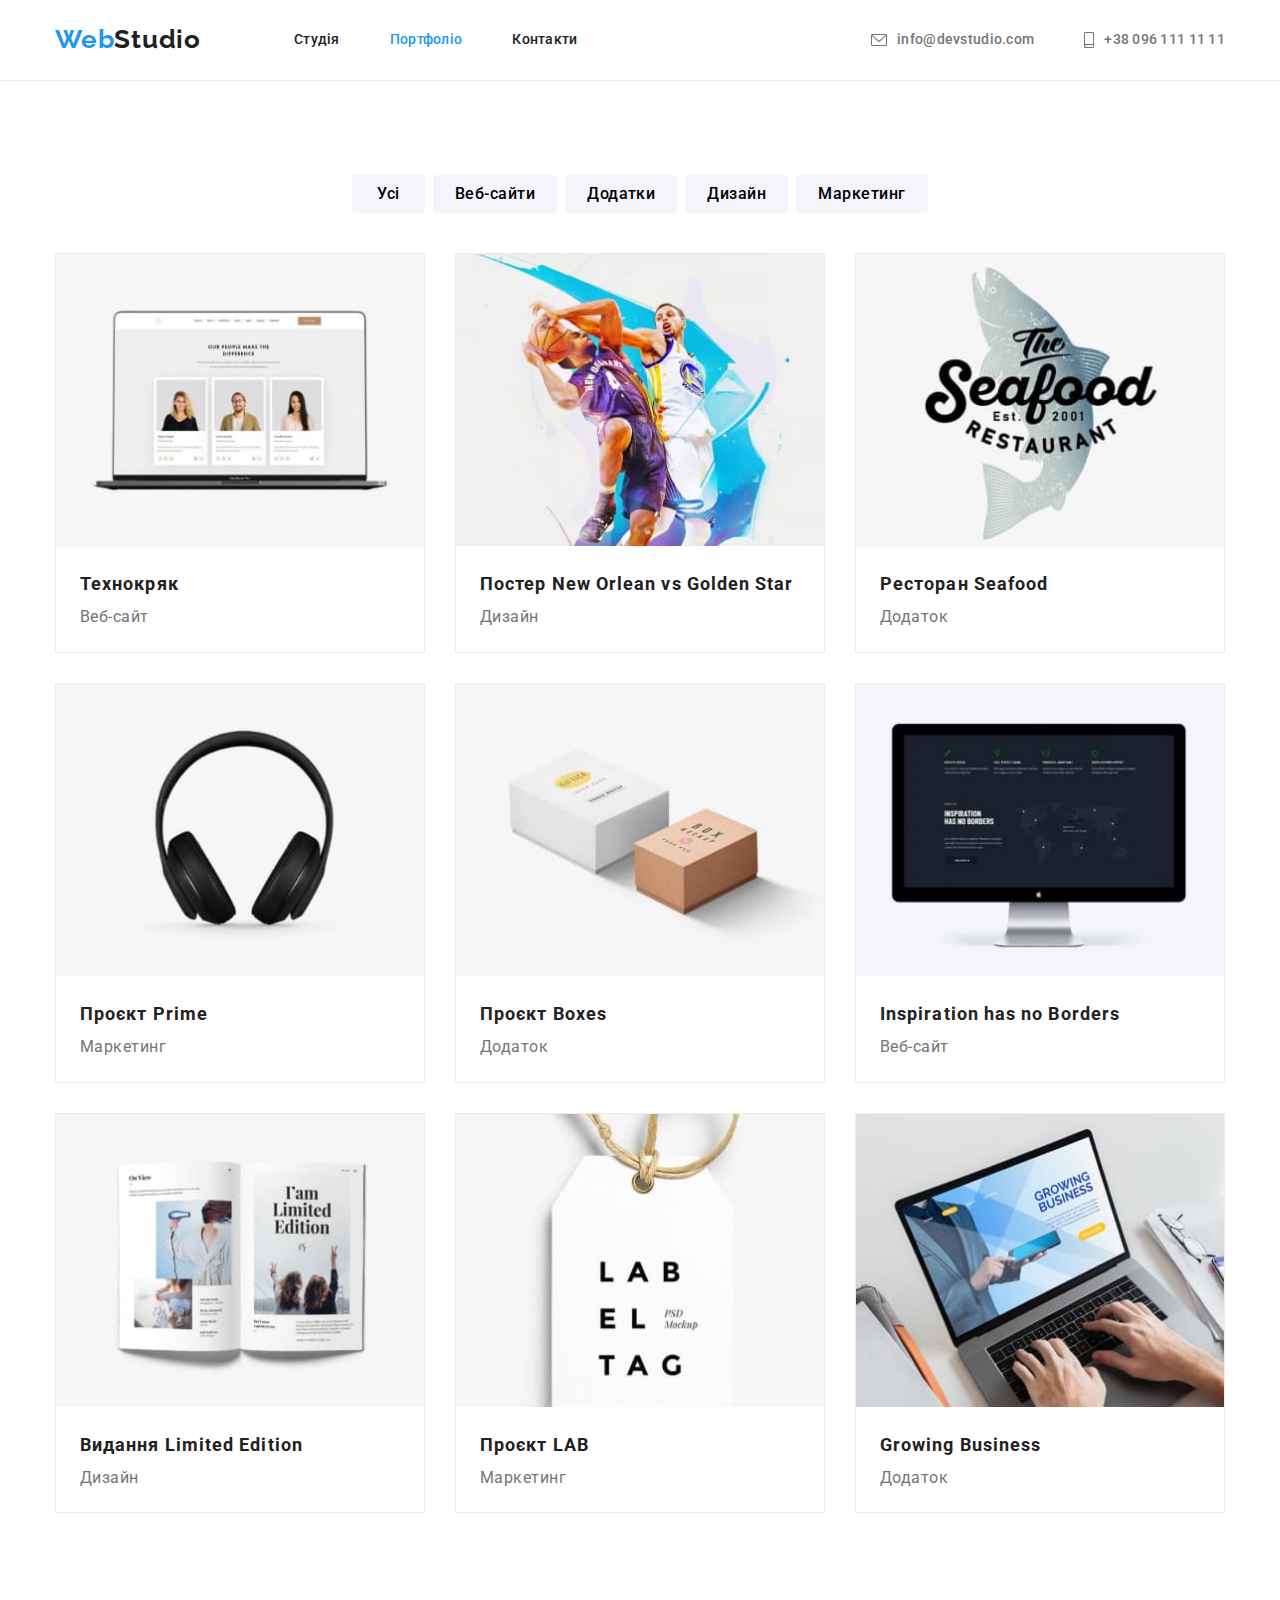
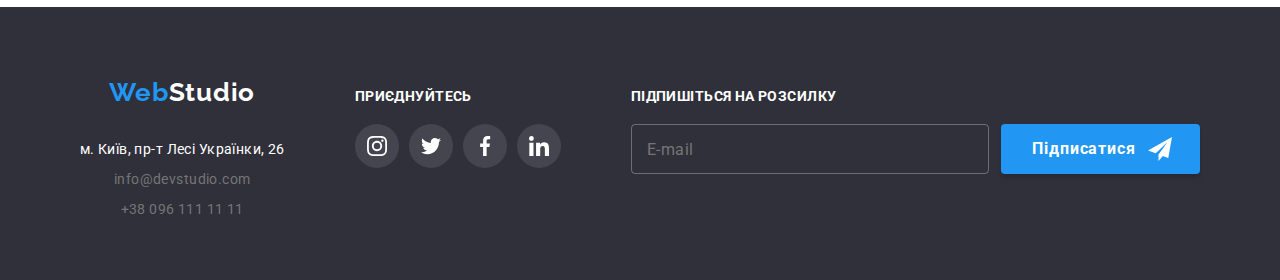
==== commit fa114abb: "added desktop" ====
--- a/portfolio.html
+++ b/portfolio.html
@@ -363,7 +363,9 @@
     </footer>
     <div id="mobile-menu" class="js-menu-container mobile-menu">
       <button class="header__close-button js-close-menu" type="button">
-        123
+        <svg width="40px" height="40px">
+          <use href="./images/icons/symbol-defs.svg#mobile-close"></use>
+        </svg>
       </button>
       <div>
         <nav>
--- a/css/main.min.css
+++ b/css/main.min.css
@@ -1 +1 @@
-:root{--main-color: #212121;--second-color: #757575;--brand-color: #2196F3;--background-color: #2F303A;--white-color: #fff;--timing-function: cubic-bezier(0.4, 0, 0.2, 1);--animation-time: 250ms}body{font-family:"roboto",sans-serif;color:#212121;position:relative}li{list-style:none}button{cursor:pointer;font-family:inherit}a{text-decoration:none}h1,h2,h3,h4,h5,h6,ul,p,button{margin:0;padding:0}.container{margin-left:auto;margin-right:auto;padding-left:15px;padding-right:15px;max-width:480px}.section{padding-top:60px;padding-bottom:60px}.section-title{font-weight:700;font-size:28px;line-height:1.178;text-align:center;letter-spacing:.03em;margin-bottom:50px}.logo{color:#2196f3;font-family:Raleway;font-style:normal;font-weight:700;font-size:26px;line-height:1.2;letter-spacing:.03em;padding-top:10px;padding-bottom:10px}.header__logo-part{color:#212121}.footer__logo-part{color:#fff}.brand-button{background-color:#2196f3;display:block;font-weight:700;font-size:16px;line-height:1.8;text-align:center;border-radius:4px;letter-spacing:.06em;border:none;margin-left:auto;margin-right:auto;-webkit-box-align:center;-ms-flex-align:center;align-items:center;-webkit-box-shadow:0px 4px 4px rgba(0,0,0,.15);box-shadow:0px 4px 4px rgba(0,0,0,.15);-webkit-transition:background-color 250ms cubic-bezier(0.4, 0, 0.2, 1);transition:background-color 250ms cubic-bezier(0.4, 0, 0.2, 1);color:#fff}.brand-button:hover,.brand-button:focus{background-color:#188ce8}.btn-portfolio{border:0;font-weight:500;font-size:16px;line-height:1.6;letter-spacing:.03em;padding:6px 22px 6px 22px;border-radius:4px;-webkit-transition:background-color 250ms cubic-bezier(0.4, 0, 0.2, 1),color 250ms cubic-bezier(0.4, 0, 0.2, 1);transition:background-color 250ms cubic-bezier(0.4, 0, 0.2, 1),color 250ms cubic-bezier(0.4, 0, 0.2, 1)}.btn-portfolio:hover,.btn-portfolio:focus{color:#fff;background-color:#2196f3}.btn-first{padding:6px 25px 6px 25px}.btns-sort{display:-webkit-box;display:-ms-flexbox;display:flex;-webkit-column-gap:8px;-moz-column-gap:8px;column-gap:8px;row-gap:15px;-ms-flex-wrap:wrap;flex-wrap:wrap;margin-bottom:40px}@media screen and (max-width: 787px){.btns-sort{max-width:400px}}.btn-gray{background-color:#f5f4fa}.modal-form{padding:40px}.modal-input{display:-webkit-box;display:-ms-flexbox;display:flex;-webkit-box-orient:vertical;-webkit-box-direction:normal;-ms-flex-direction:column;flex-direction:column;-webkit-box-align:center;-ms-flex-align:center;align-items:center}.input-container{display:-webkit-box;display:-ms-flexbox;display:flex;-webkit-box-orient:vertical;-webkit-box-direction:normal;-ms-flex-direction:column;flex-direction:column;margin-bottom:10px;width:100%}.modal-title{font-weight:700;font-size:20px;line-height:1.15;text-align:center;letter-spacing:.03em;margin-bottom:12px}.modal-label{font-size:12px;line-height:1.166;letter-spacing:.01em;margin-bottom:4px}.input-area{width:100%;height:40px;border:1px solid rgba(33,33,33,.2);border-radius:4px;-webkit-transition:border 250ms cubic-bezier(0.4, 0, 0.2, 1);transition:border 250ms cubic-bezier(0.4, 0, 0.2, 1);padding:12px 42px}.comment-area{width:100%;height:120px;padding:12px 16px;font-size:12px;letter-spacing:.01em;border:1px solid rgba(33,33,33,.2);border-radius:4px;margin-bottom:20px;resize:none;-webkit-transition:border 250ms cubic-bezier(0.4, 0, 0.2, 1);transition:border 250ms cubic-bezier(0.4, 0, 0.2, 1)}.modal-input .brand-button{margin-top:30px;padding:10px 52px}.input-area:focus,.comment-area:focus{outline:none;border:1px solid #2196f3}.policy-label{display:-webkit-box;display:-ms-flexbox;display:flex;-webkit-box-align:center;-ms-flex-align:center;align-items:center;-ms-flex-wrap:wrap;flex-wrap:wrap;-webkit-box-pack:center;-ms-flex-pack:center;justify-content:center}.policy-text,.policy-ref{font-size:12px;line-height:1.16;letter-spacing:.03em;padding-top:2px}.policy-ref{color:#2196f3;-webkit-text-decoration-line:underline;text-decoration-line:underline;margin-left:7px}.checkbox-icon{display:block;width:16px;height:15px;border:2px solid #212121;border-radius:3px;margin-right:7px;-webkit-transition:background-color 250ms cubic-bezier(0.4, 0, 0.2, 1),border-color 250ms cubic-bezier(0.4, 0, 0.2, 1);transition:background-color 250ms cubic-bezier(0.4, 0, 0.2, 1),border-color 250ms cubic-bezier(0.4, 0, 0.2, 1)}.modal-input input[type=checkbox]:checked+.checkbox-icon{background-image:url(../images/icons/Vector.svg);background-color:#2196f3;border-color:#2196f3;border-radius:3px;background-repeat:no-repeat;background-position:center;background-origin:border-box}.modal-input input[type=checkbox]{-webkit-appearance:none;-moz-appearance:none;appearance:none;position:absolute}.input-svg{position:relative}.modal-icon{position:absolute;top:50%;-webkit-transform:translateY(-50%);transform:translateY(-50%);left:12px;width:18px;height:18px;-webkit-transition:fill 250ms cubic-bezier(0.4, 0, 0.2, 1);transition:fill 250ms cubic-bezier(0.4, 0, 0.2, 1)}.input-svg:focus-within .modal-icon{fill:#2196f3}.subscribe-form{gap:12px}.subscribe-form__input{width:100%;height:50px;padding:16px 15px;font-size:16px;line-height:1.25;letter-spacing:.03em;background-color:inherit;border:1px solid rgba(255,255,255,.3);border-radius:4px;color:#fff;margin-bottom:20px}.social-list{display:-webkit-box;display:-ms-flexbox;display:flex;-webkit-box-pack:center;-ms-flex-pack:center;justify-content:center;-ms-flex-wrap:wrap;flex-wrap:wrap}.social-list__item{height:44px;width:44px}.social-list__item:not(:last-child){margin-right:10px}.social-list__link{display:-webkit-box;display:-ms-flexbox;display:flex;-webkit-box-align:center;-ms-flex-align:center;align-items:center;-webkit-box-pack:center;-ms-flex-pack:center;justify-content:center;width:100%;height:100%;border-radius:50%;fill:#afb1b8;-webkit-transition:background-color 250ms cubic-bezier(0.4, 0, 0.2, 1),fill 250ms cubic-bezier(0.4, 0, 0.2, 1);transition:background-color 250ms cubic-bezier(0.4, 0, 0.2, 1),fill 250ms cubic-bezier(0.4, 0, 0.2, 1)}.social-list__link:hover,.social-list__link:focus{fill:#fff;background-color:#188ce8}.social-list__svg{height:20px;width:20px}.mobile-menu{position:fixed;top:0;left:0;display:-webkit-box;display:-ms-flexbox;display:flex;width:100%;height:100%;padding:48px 0 48px 40px;background-color:#fff;visibility:hidden;pointer-events:none;-webkit-box-orient:vertical;-webkit-box-direction:normal;-ms-flex-direction:column;flex-direction:column;-webkit-box-pack:justify;-ms-flex-pack:justify;justify-content:space-between;-webkit-transform:translateX(100%);transform:translateX(100%);-webkit-transition:visibility 250ms cubic-bezier(0.4, 0, 0.2, 1),-webkit-transform 250ms cubic-bezier(0.4, 0, 0.2, 1);transition:visibility 250ms cubic-bezier(0.4, 0, 0.2, 1),-webkit-transform 250ms cubic-bezier(0.4, 0, 0.2, 1);transition:visibility 250ms cubic-bezier(0.4, 0, 0.2, 1),transform 250ms cubic-bezier(0.4, 0, 0.2, 1);transition:visibility 250ms cubic-bezier(0.4, 0, 0.2, 1),transform 250ms cubic-bezier(0.4, 0, 0.2, 1),-webkit-transform 250ms cubic-bezier(0.4, 0, 0.2, 1)}.is-open{-webkit-transform:translateX(0);transform:translateX(0);pointer-events:all;visibility:visible}.header__open-button{display:-webkit-box;display:-ms-flexbox;display:flex;gap:4px;-webkit-box-orient:vertical;-webkit-box-direction:normal;-ms-flex-direction:column;flex-direction:column;-webkit-box-pack:center;-ms-flex-pack:center;justify-content:center;background-color:#fff;border:none}@media screen and (min-width: 767px){.header__open-button{display:none}}.header__custom-icon{width:24px;height:3px;background-color:#212121}.header__close-button{position:absolute;top:0;right:0;margin-top:10px;margin-right:15px}.mobile-menu__item:not(:last-child){margin-bottom:32px}.mobile-menu__nav-link{font-weight:500;font-size:40px;line-height:1.175;letter-spacing:.02em;color:#212121}.mobile-menu__nav-link--current,.mobile-menu__nav-link:hover{color:#2196f3}.mobile-menu__contact-list{margin-bottom:63px}.mobile-menu__contact-link{font-weight:500;font-size:24px;line-height:1.16;letter-spacing:.02em;color:#757575}.mobile-menu__contact-link--attention{font-size:34px;color:#2196f3}.mobile-menu__social-list{display:-webkit-box;display:-ms-flexbox;display:flex;gap:10px;-ms-flex-wrap:wrap;flex-wrap:wrap}.mobile-menu__social-link{font-weight:500;font-size:18px;line-height:22px;letter-spacing:.02em;color:#2196f3;display:-webkit-box;display:-ms-flexbox;display:flex;-webkit-box-align:center;-ms-flex-align:center;align-items:center}.mobile-menu__social-link:not(.mobile-menu__social-link--no-stick)::after{content:"";margin-left:10px;display:block;width:1px;height:18px;background-color:#757575}.header{border-bottom:1px solid #ececec}.header__container{display:-webkit-box;display:-ms-flexbox;display:flex;-webkit-box-pack:justify;-ms-flex-pack:justify;justify-content:space-between}.pagination{display:-webkit-box;display:-ms-flexbox;display:flex;-webkit-box-align:center;-ms-flex-align:center;align-items:center}.pagination__link{color:#212121}.pagination__list{display:-webkit-box;display:-ms-flexbox;display:flex;-webkit-box-align:center;-ms-flex-align:center;align-items:center;-webkit-column-gap:50px;-moz-column-gap:50px;column-gap:50px;display:none}.header__link{font-weight:500;font-size:14px;line-height:1.14;letter-spacing:.02em;padding-top:32px;padding-bottom:32px;display:-webkit-box;display:-ms-flexbox;display:flex;-webkit-box-align:center;-ms-flex-align:center;align-items:center}.contact-list{display:-webkit-box;display:-ms-flexbox;display:flex;-webkit-column-gap:50px;-moz-column-gap:50px;column-gap:50px;display:none}.header__contact-list{margin-left:auto}.contact-list__link{color:#757575}.contact-list__icon{margin-right:10px;fill:currentColor}.contact-list__icon--mail{width:16px;height:12px}.contact-list__icon--tel{width:10px;height:16px}.link-hover,.header__link,.footer__link{-webkit-transition:color 250ms cubic-bezier(0.4, 0, 0.2, 1),fill 250ms cubic-bezier(0.4, 0, 0.2, 1);transition:color 250ms cubic-bezier(0.4, 0, 0.2, 1),fill 250ms cubic-bezier(0.4, 0, 0.2, 1)}.link-hover:hover,.link-hover:focus,.header__link:hover,.header__link:focus{color:#2196f3;fill:#2196f3}.pagination__link--notactive{position:relative}[aria-current]{color:#2196f3;position:relative}[aria-current]::after,.pagination__link--notactive::after{content:"";position:absolute;bottom:-1.5px;left:0px;width:100%;height:4px;border-radius:2px;background-color:#2196f3}.pagination__link--notactive::after{opacity:0;-webkit-transform:scaleX(0);transform:scaleX(0);-webkit-transition:opacity 250ms cubic-bezier(0.4, 0, 0.2, 1),-webkit-transform 250ms cubic-bezier(0.4, 0, 0.2, 1);transition:opacity 250ms cubic-bezier(0.4, 0, 0.2, 1),-webkit-transform 250ms cubic-bezier(0.4, 0, 0.2, 1);transition:transform 250ms cubic-bezier(0.4, 0, 0.2, 1),opacity 250ms cubic-bezier(0.4, 0, 0.2, 1);transition:transform 250ms cubic-bezier(0.4, 0, 0.2, 1),opacity 250ms cubic-bezier(0.4, 0, 0.2, 1),-webkit-transform 250ms cubic-bezier(0.4, 0, 0.2, 1)}.pagination__link--notactive:hover::after,.pagination__link--notactive:focus::after{opacity:1;-webkit-transform:scaleX(1);transform:scaleX(1)}.footer{background-color:#2f303a;padding-top:60px;padding-bottom:60px}.footer__container{gap:70px;-webkit-box-align:baseline;-ms-flex-align:baseline;align-items:baseline}.footer__logo{text-align:center;margin-left:auto;margin-right:auto;display:block}.footer__logo-part{color:#fff}.footer__adress{margin-top:20px;margin-left:auto;margin-right:auto}.footer__links-container{margin-bottom:60px;margin-top:60px}.footer__link{font-size:14px;line-height:1.5;text-decoration:none;font-style:normal;display:block;letter-spacing:.03em;color:#757575;text-align:center}.footer__link:not(:last-child){margin-bottom:9px}.footer__link:first-child{color:#fff}.footer__link:hover,.footer__link:focus{color:#2196f3}.footer-list{display:-webkit-box;display:-ms-flexbox;display:flex}.footer-title{margin-bottom:20px;text-transform:uppercase;color:#fff;font-weight:700;font-size:14px;line-height:16px;letter-spacing:.03em;text-transform:uppercase;text-align:center}.footer__social-link{background-color:rgba(255,255,255,.1019607843);border-radius:50%;display:-webkit-box;display:-ms-flexbox;display:flex;-webkit-box-align:center;-ms-flex-align:center;align-items:center;-webkit-box-pack:center;-ms-flex-pack:center;justify-content:center;width:100%;height:100%;fill:#fff}.footer__brand-button{padding:10px 28px 10px 31px;display:-webkit-box;display:-ms-flexbox;display:flex;-webkit-box-align:center;-ms-flex-align:center;align-items:center;font-style:normal;font-weight:700;font-size:16px;line-height:1.875;letter-spacing:.06em}.footer__subscribe-icon{margin-left:12px}.hero-section{padding:118px 0;background-color:#2f303a;background-image:-webkit-gradient(linear, left top, right top, from(rgba(47, 48, 58, 0.4)), to(rgba(47, 48, 58, 0.4))),url(../images/background.jpg);background-image:linear-gradient(to right, rgba(47, 48, 58, 0.4), rgba(47, 48, 58, 0.4)),url(../images/background.jpg);background-repeat:no-repeat;background-size:cover;background-position:center;margin-right:auto;margin-left:auto;max-width:480px}.hero-section .brand-button{padding:10px 24px}.hero-title{text-align:center;margin-left:auto;margin-right:auto;margin-bottom:30px;text-transform:uppercase;color:#fff;font-weight:900;font-size:26px;line-height:1.61;letter-spacing:.06em}.features-subtitle{font-weight:700;font-size:14px;line-height:1.14;margin-bottom:10px;letter-spacing:.03em;text-align:center;margin-left:auto;margin-right:auto}.features-image{width:370px;display:block}.features-description{font-size:14px;line-height:1.71;letter-spacing:.03em;margin-left:auto;margin-right:auto}.features-title{display:none;margin-left:auto;margin-right:auto}.features-images{display:none}.features-li{margin:0 auto}.features-li:not(:last-child){margin-bottom:30px}.features-li::before{content:"";display:block;width:100%;height:120px;margin-bottom:30px;border-radius:4px;background-color:#f5f4fa;background-repeat:no-repeat;background-position:center;margin-right:auto;margin-left:auto}.antenna-img::before{background-image:url(../images/icons/antenna.svg)}.clock-img::before{background-image:url(../images/icons/clock.svg)}.diagramma-img::before{background-image:url(../images/icons/diagram.svg)}.astronaut-img::before{background-image:url(../images/icons/astronaut.svg)}.features-item{position:relative}.features-overlay{position:absolute;bottom:0;padding:27px 0;width:100%;background-color:rgba(47,48,58,.8);color:#fff;font-weight:700;font-size:14px;line-height:16px;text-align:center;letter-spacing:.03em;text-transform:uppercase;text-align:center}.team-section{background-color:#f5f4fa}.team-card:not(:last-child){margin-bottom:30px}.team-card{background-color:#fff;max-width:450px;-webkit-box-shadow:0px 1px 3px rgba(0,0,0,.12),0px 1px 1px rgba(0,0,0,.14),0px 2px 1px rgba(0,0,0,.2);box-shadow:0px 1px 3px rgba(0,0,0,.12),0px 1px 1px rgba(0,0,0,.14),0px 2px 1px rgba(0,0,0,.2);border-radius:0px 0px 4px 4px;padding-bottom:24px}.team-card__image{display:block;margin-bottom:30px;width:100%;height:460px}.team-card__name{font-size:16px;font-weight:500;margin-bottom:10px}.team-card__role{margin-bottom:16px}.team-card__name,.team-card__role{text-align:center;line-height:1.18;letter-spacing:.03em}.clients-list{display:-webkit-box;display:-ms-flexbox;display:flex;-ms-flex-wrap:wrap;flex-wrap:wrap;gap:30px;-webkit-box-pack:center;-ms-flex-pack:center;justify-content:center}.clients-item{width:210px;height:92px}.clients-link{border:1px solid #afb1b8;border-radius:4px;display:-webkit-box;display:-ms-flexbox;display:flex;width:100%;height:100%;-webkit-box-align:center;-ms-flex-align:center;align-items:center;-webkit-box-pack:center;-ms-flex-pack:center;justify-content:center;fill:#afb1b8}.clients-link:hover,.clients-link:focus{border:1px solid #2196f3}.clients-icon{width:106px;height:60px}.backdrop{position:fixed;top:0;left:0;width:100%;height:100%;background-color:rgba(0,0,0,.2);-webkit-transition:opacity 250ms cubic-bezier(0.4, 0, 0.2, 1),visibility 250ms cubic-bezier(0.4, 0, 0.2, 1);transition:opacity 250ms cubic-bezier(0.4, 0, 0.2, 1),visibility 250ms cubic-bezier(0.4, 0, 0.2, 1)}.is-hidden{visibility:hidden;pointer-events:none;opacity:0}.modal{position:absolute;top:50%;left:50%;-webkit-transform:translate(-50%, -50%);transform:translate(-50%, -50%);width:100%;max-width:450px;background-color:#fff;-webkit-box-shadow:0px 1px 3px rgba(0,0,0,.12),0px 1px 1px rgba(0,0,0,.14),0px 2px 1px rgba(0,0,0,.2);box-shadow:0px 1px 3px rgba(0,0,0,.12),0px 1px 1px rgba(0,0,0,.14),0px 2px 1px rgba(0,0,0,.2)}.modal-button{position:absolute;top:1%;right:1%;border:none;background-color:#fff;width:30px;height:30px;border:1px solid rgba(0,0,0,.1019607843);border-radius:50%;-webkit-transition:border 250ms cubic-bezier(0.4, 0, 0.2, 1);transition:border 250ms cubic-bezier(0.4, 0, 0.2, 1)}.modal-button:hover .close-svg,.modal-button:focus .close-svg,.modal-button:focus,.modal-button:hover{fill:#2196f3;border-color:#2196f3}.close-svg{-webkit-box-align:center;-ms-flex-align:center;align-items:center;-webkit-transition:fill 250ms cubic-bezier(0.4, 0, 0.2, 1);transition:fill 250ms cubic-bezier(0.4, 0, 0.2, 1);fill:#000}.no-scroll{overflow:hidden}.portfolio-img{display:-webkit-box;display:-ms-flexbox;display:flex;-ms-flex-wrap:wrap;flex-wrap:wrap;gap:30px;-webkit-box-pack:center;-ms-flex-pack:center;justify-content:center}.portfolio-item{width:100%;border:1px solid #eee}.visually-hidden{position:absolute;clip:rect(0 0 0 0);width:1px;height:1px;margin:-1px}.portfolio-h{font-weight:700;font-size:18px;line-height:2;letter-spacing:.06em;margin-top:20px;padding-left:24px;padding-right:24px}.portfolio-p{font-size:16px;line-height:1.87;letter-spacing:.03em;margin-bottom:20px;padding-left:24px;padding-right:24px}.portfolio-link{height:100%;width:100%;display:block;color:#212121;-webkit-transition:-webkit-box-shadow 250ms cubic-bezier(0.4, 0, 0.2, 1);transition:-webkit-box-shadow 250ms cubic-bezier(0.4, 0, 0.2, 1);transition:box-shadow 250ms cubic-bezier(0.4, 0, 0.2, 1);transition:box-shadow 250ms cubic-bezier(0.4, 0, 0.2, 1), -webkit-box-shadow 250ms cubic-bezier(0.4, 0, 0.2, 1)}.portfolio-link:hover,.portfolio-link:focus{-webkit-box-shadow:0px 1px 1px rgba(0,0,0,.12),0px 4px 4px rgba(0,0,0,.06),1px 4px 6px rgba(0,0,0,.16);box-shadow:0px 1px 1px rgba(0,0,0,.12),0px 4px 4px rgba(0,0,0,.06),1px 4px 6px rgba(0,0,0,.16)}.img-container{position:relative;overflow:hidden}.img-container::before{content:"";background-color:rgba(33,150,243,.8980392157);position:absolute;top:0;left:0;-webkit-transform:translate(0, 101%);transform:translate(0, 101%);width:100%;height:100%;-webkit-transition:-webkit-transform 250ms cubic-bezier(0.4, 0, 0.2, 1);transition:-webkit-transform 250ms cubic-bezier(0.4, 0, 0.2, 1);transition:transform 250ms cubic-bezier(0.4, 0, 0.2, 1);transition:transform 250ms cubic-bezier(0.4, 0, 0.2, 1), -webkit-transform 250ms cubic-bezier(0.4, 0, 0.2, 1)}.img-project{display:block;width:100%;max-height:294px}.card-description{position:absolute;-webkit-transform:translate(0, 0);transform:translate(0, 0);-webkit-transition:-webkit-transform 250ms cubic-bezier(0.4, 0, 0.2, 1);transition:-webkit-transform 250ms cubic-bezier(0.4, 0, 0.2, 1);transition:transform 250ms cubic-bezier(0.4, 0, 0.2, 1);transition:transform 250ms cubic-bezier(0.4, 0, 0.2, 1), -webkit-transform 250ms cubic-bezier(0.4, 0, 0.2, 1);font-size:18px;line-height:1.5555;letter-spacing:.03em;color:#fff;padding:63px 24px}.portfolio-link:hover .img-container::before,.portfolio-link:focus .img-container::before{-webkit-transform:translate(0, 0);transform:translate(0, 0)}.portfolio-link:hover .card-description,.portfolio-link:focus .card-description{-webkit-transform:translate(0, -100%);transform:translate(0, -100%)}/*# sourceMappingURL=main.min.css.map */+:root{--main-color: #212121;--second-color: #757575;--brand-color: #2196F3;--background-color: #2F303A;--white-color: #fff;--timing-function: cubic-bezier(0.4, 0, 0.2, 1);--animation-time: 250ms}body{font-family:"roboto",sans-serif;color:#212121;position:relative}li{list-style:none}button{cursor:pointer;font-family:inherit}a{text-decoration:none}h1,h2,h3,h4,h5,h6,ul,p,button{margin:0;padding:0}.container{margin-left:auto;margin-right:auto;padding-left:15px;padding-right:15px;max-width:480px}@media screen and (min-width: 768px){.container{max-width:768px}}@media screen and (min-width: 1200px){.container{max-width:1200px}}.section{padding-top:60px;padding-bottom:60px}@media screen and (min-width: 1200px){.section{padding-top:94px;padding-bottom:94px}}.section-title{font-weight:700;font-size:28px;line-height:1.178;text-align:center;letter-spacing:.03em;margin-bottom:50px}@media screen and (min-width: 1200px){.section-title{font-size:36px;line-height:1.16;text-align:center}}.logo{color:#2196f3;font-family:Raleway;font-style:normal;font-weight:700;font-size:26px;line-height:1.2;letter-spacing:.03em;padding-top:10px;padding-bottom:10px}.header__logo-part{color:#212121}.footer__logo-part{color:#fff}.brand-button{background-color:#2196f3;display:block;font-weight:700;font-size:16px;line-height:1.8;text-align:center;border-radius:4px;letter-spacing:.06em;border:none;margin-left:auto;margin-right:auto;-webkit-box-align:center;-ms-flex-align:center;align-items:center;-webkit-box-shadow:0px 4px 4px rgba(0,0,0,.15);box-shadow:0px 4px 4px rgba(0,0,0,.15);-webkit-transition:background-color 250ms cubic-bezier(0.4, 0, 0.2, 1);transition:background-color 250ms cubic-bezier(0.4, 0, 0.2, 1);color:#fff}.brand-button:hover,.brand-button:focus{background-color:#188ce8}.btn-portfolio{border:0;font-weight:500;font-size:16px;line-height:1.6;letter-spacing:.03em;padding:6px 22px 6px 22px;border-radius:4px;-webkit-transition:background-color 250ms cubic-bezier(0.4, 0, 0.2, 1),color 250ms cubic-bezier(0.4, 0, 0.2, 1);transition:background-color 250ms cubic-bezier(0.4, 0, 0.2, 1),color 250ms cubic-bezier(0.4, 0, 0.2, 1)}.btn-portfolio:hover,.btn-portfolio:focus{color:#fff;background-color:#2196f3}.btn-first{padding:6px 25px 6px 25px}.btns-sort{display:-webkit-box;display:-ms-flexbox;display:flex;-webkit-column-gap:8px;-moz-column-gap:8px;column-gap:8px;row-gap:15px;-ms-flex-wrap:wrap;flex-wrap:wrap;margin-bottom:40px}@media screen and (max-width: 767px){.btns-sort{max-width:400px}}@media screen and (min-width: 768px){.btns-sort{-webkit-box-pack:center;-ms-flex-pack:center;justify-content:center}}.btn-gray{background-color:#f5f4fa}.modal-form{padding:40px}.modal-input{display:-webkit-box;display:-ms-flexbox;display:flex;-webkit-box-orient:vertical;-webkit-box-direction:normal;-ms-flex-direction:column;flex-direction:column;-webkit-box-align:center;-ms-flex-align:center;align-items:center}.input-container{display:-webkit-box;display:-ms-flexbox;display:flex;-webkit-box-orient:vertical;-webkit-box-direction:normal;-ms-flex-direction:column;flex-direction:column;margin-bottom:10px;width:100%}.modal-title{font-weight:700;font-size:20px;line-height:1.15;text-align:center;letter-spacing:.03em;margin-bottom:12px}.modal-label{font-size:12px;line-height:1.166;letter-spacing:.01em;margin-bottom:4px}.input-area{width:100%;height:40px;border:1px solid rgba(33,33,33,.2);border-radius:4px;-webkit-transition:border 250ms cubic-bezier(0.4, 0, 0.2, 1);transition:border 250ms cubic-bezier(0.4, 0, 0.2, 1);padding:12px 42px}.comment-area{width:100%;height:120px;padding:12px 16px;font-size:12px;letter-spacing:.01em;border:1px solid rgba(33,33,33,.2);border-radius:4px;margin-bottom:20px;resize:none;-webkit-transition:border 250ms cubic-bezier(0.4, 0, 0.2, 1);transition:border 250ms cubic-bezier(0.4, 0, 0.2, 1)}.modal-input .brand-button{margin-top:30px;padding:10px 52px}.input-area:focus,.comment-area:focus{outline:none;border:1px solid #2196f3}.policy-label{display:-webkit-box;display:-ms-flexbox;display:flex;-webkit-box-align:center;-ms-flex-align:center;align-items:center;-ms-flex-wrap:wrap;flex-wrap:wrap;-webkit-box-pack:center;-ms-flex-pack:center;justify-content:center}.policy-text,.policy-ref{font-size:12px;line-height:1.16;letter-spacing:.03em;padding-top:2px}@media screen and (min-width: 1200px){.policy-text,.policy-ref{font-size:14px;line-height:1.71}}.policy-ref{color:#2196f3;-webkit-text-decoration-line:underline;text-decoration-line:underline;margin-left:7px}.checkbox-icon{display:block;width:16px;height:15px;border:2px solid #212121;border-radius:3px;margin-right:7px;-webkit-transition:background-color 250ms cubic-bezier(0.4, 0, 0.2, 1),border-color 250ms cubic-bezier(0.4, 0, 0.2, 1);transition:background-color 250ms cubic-bezier(0.4, 0, 0.2, 1),border-color 250ms cubic-bezier(0.4, 0, 0.2, 1)}.modal-input input[type=checkbox]:checked+.checkbox-icon{background-image:url(../images/icons/Vector.svg);background-color:#2196f3;border-color:#2196f3;border-radius:3px;background-repeat:no-repeat;background-position:center;background-origin:border-box}.modal-input input[type=checkbox]{-webkit-appearance:none;-moz-appearance:none;appearance:none;position:absolute}.input-svg{position:relative}.modal-icon{position:absolute;top:50%;-webkit-transform:translateY(-50%);transform:translateY(-50%);left:12px;width:18px;height:18px;-webkit-transition:fill 250ms cubic-bezier(0.4, 0, 0.2, 1);transition:fill 250ms cubic-bezier(0.4, 0, 0.2, 1)}.input-svg:focus-within .modal-icon{fill:#2196f3}@media screen and (min-width: 1200px){.subscribe-form{display:-webkit-box;display:-ms-flexbox;display:flex;gap:12px}}.subscribe-form__input{width:100%;height:50px;padding:16px 15px;font-size:16px;line-height:1.25;letter-spacing:.03em;background-color:inherit;border:1px solid rgba(255,255,255,.3);border-radius:4px;color:#fff;margin-bottom:20px}@media screen and (min-width: 768px){.subscribe-form__input{width:450px}}@media screen and (min-width: 1200px){.subscribe-form__input{width:358px}}.social-list{display:-webkit-box;display:-ms-flexbox;display:flex;-webkit-box-pack:center;-ms-flex-pack:center;justify-content:center;-ms-flex-wrap:wrap;flex-wrap:wrap}.social-list__item{height:44px;width:44px}.social-list__item:not(:last-child){margin-right:10px}.social-list__link{display:-webkit-box;display:-ms-flexbox;display:flex;-webkit-box-align:center;-ms-flex-align:center;align-items:center;-webkit-box-pack:center;-ms-flex-pack:center;justify-content:center;width:100%;height:100%;border-radius:50%;fill:#afb1b8;-webkit-transition:background-color 250ms cubic-bezier(0.4, 0, 0.2, 1),fill 250ms cubic-bezier(0.4, 0, 0.2, 1);transition:background-color 250ms cubic-bezier(0.4, 0, 0.2, 1),fill 250ms cubic-bezier(0.4, 0, 0.2, 1)}.social-list__link:hover,.social-list__link:focus{fill:#fff;background-color:#188ce8}.social-list__svg{height:20px;width:20px}.mobile-menu{position:fixed;top:0;left:0;display:-webkit-box;display:-ms-flexbox;display:flex;width:100%;height:100%;padding:48px 0 48px 40px;background-color:#fff;visibility:hidden;pointer-events:none;-webkit-box-orient:vertical;-webkit-box-direction:normal;-ms-flex-direction:column;flex-direction:column;-webkit-box-pack:justify;-ms-flex-pack:justify;justify-content:space-between;-webkit-transform:translateX(100%);transform:translateX(100%);-webkit-transition:visibility 250ms cubic-bezier(0.4, 0, 0.2, 1),-webkit-transform 250ms cubic-bezier(0.4, 0, 0.2, 1);transition:visibility 250ms cubic-bezier(0.4, 0, 0.2, 1),-webkit-transform 250ms cubic-bezier(0.4, 0, 0.2, 1);transition:visibility 250ms cubic-bezier(0.4, 0, 0.2, 1),transform 250ms cubic-bezier(0.4, 0, 0.2, 1);transition:visibility 250ms cubic-bezier(0.4, 0, 0.2, 1),transform 250ms cubic-bezier(0.4, 0, 0.2, 1),-webkit-transform 250ms cubic-bezier(0.4, 0, 0.2, 1)}@media screen and (min-width: 768px){.mobile-menu{display:none}}.is-open{-webkit-transform:translateX(0);transform:translateX(0);pointer-events:all;visibility:visible}.header__open-button{display:-webkit-box;display:-ms-flexbox;display:flex;gap:4px;-webkit-box-orient:vertical;-webkit-box-direction:normal;-ms-flex-direction:column;flex-direction:column;-webkit-box-pack:center;-ms-flex-pack:center;justify-content:center;background-color:#fff;border:none}@media screen and (min-width: 767px){.header__open-button{display:none}}.header__custom-icon{width:24px;height:3px;background-color:#212121}.header__close-button{position:absolute;top:0;right:0;margin-top:10px;margin-right:15px;background-color:#fff;border:none}.header__close-button:hover{fill:#2196f3}.mobile-menu__item:not(:last-child){margin-bottom:32px}.mobile-menu__nav-link{font-weight:500;font-size:40px;line-height:1.175;letter-spacing:.02em;color:#212121}.mobile-menu__nav-link--current,.mobile-menu__nav-link:hover{color:#2196f3}.mobile-menu__contact-list{margin-bottom:63px}.mobile-menu__contact-link{font-weight:500;font-size:24px;line-height:1.16;letter-spacing:.02em;color:#757575}.mobile-menu__contact-link--attention{font-size:34px;color:#2196f3}.mobile-menu__social-list{display:-webkit-box;display:-ms-flexbox;display:flex;gap:10px;-ms-flex-wrap:wrap;flex-wrap:wrap}.mobile-menu__social-link{font-weight:500;font-size:18px;line-height:22px;letter-spacing:.02em;color:#2196f3;display:-webkit-box;display:-ms-flexbox;display:flex;-webkit-box-align:center;-ms-flex-align:center;align-items:center}.mobile-menu__social-link:not(.mobile-menu__social-link--no-stick)::after{content:"";margin-left:10px;display:block;width:1px;height:18px;background-color:#757575}.header{border-bottom:1px solid #ececec}.header__container{display:-webkit-box;display:-ms-flexbox;display:flex;-webkit-box-pack:justify;-ms-flex-pack:justify;justify-content:space-between}@media screen and (min-width: 768px){.header__container{-webkit-box-pack:justify;-ms-flex-pack:justify;justify-content:space-between}}.pagination{display:-webkit-box;display:-ms-flexbox;display:flex;-webkit-box-align:center;-ms-flex-align:center;align-items:center}@media screen and (min-width: 768px){.header__logo{margin-right:88px}}@media screen and (min-width: 1200px){.header__logo{margin-right:93px}}.pagination__link{color:#212121}.pagination__list{display:none;-webkit-box-align:center;-ms-flex-align:center;align-items:center;-webkit-column-gap:50px;-moz-column-gap:50px;column-gap:50px}@media screen and (min-width: 768px){.pagination__list{display:-webkit-box;display:-ms-flexbox;display:flex}}.header__link{font-weight:500;font-size:14px;line-height:1.14;letter-spacing:.02em;padding-top:32px;padding-bottom:32px;display:-webkit-box;display:-ms-flexbox;display:flex;-webkit-box-align:center;-ms-flex-align:center;align-items:center}.contact-list{display:none}@media screen and (min-width: 768px){.contact-list{gap:10px;display:-webkit-box;display:-ms-flexbox;display:flex;-webkit-box-orient:vertical;-webkit-box-direction:normal;-ms-flex-direction:column;flex-direction:column;-webkit-box-pack:center;-ms-flex-pack:center;justify-content:center}}@media screen and (min-width: 1200px){.contact-list{-webkit-box-orient:horizontal;-webkit-box-direction:normal;-ms-flex-direction:row;flex-direction:row;gap:50px;-webkit-box-align:center;-ms-flex-align:center;align-items:center}}.header__contact-list{margin-left:auto}.contact-list__link{color:#757575;padding:0}@media screen and (max-width: 1199px){.contact-list__link{font-weight:500;font-size:12px;line-height:1.1;letter-spacing:.02em}}.contact-list__icon{margin-right:10px;fill:currentColor}.contact-list__icon--mail{width:16px;height:12px}@media screen and (max-width: 1199px){.contact-list__icon--mail{width:14px}}.contact-list__icon--tel{width:10px;height:16px}@media screen and (max-width: 1199px){.contact-list__icon--tel{width:12px;height:14px}}.link-hover,.header__link,.footer__link{-webkit-transition:color 250ms cubic-bezier(0.4, 0, 0.2, 1),fill 250ms cubic-bezier(0.4, 0, 0.2, 1);transition:color 250ms cubic-bezier(0.4, 0, 0.2, 1),fill 250ms cubic-bezier(0.4, 0, 0.2, 1)}.link-hover:hover,.link-hover:focus,.header__link:hover,.header__link:focus{color:#2196f3;fill:#2196f3}.pagination__link--notactive{position:relative}[aria-current]{color:#2196f3;position:relative}[aria-current]::after,.pagination__link--notactive::after{content:"";position:absolute;bottom:-1.5px;left:0px;width:100%;height:4px;border-radius:2px;background-color:#2196f3}.pagination__link--notactive::after{opacity:0;-webkit-transform:scaleX(0);transform:scaleX(0);-webkit-transition:opacity 250ms cubic-bezier(0.4, 0, 0.2, 1),-webkit-transform 250ms cubic-bezier(0.4, 0, 0.2, 1);transition:opacity 250ms cubic-bezier(0.4, 0, 0.2, 1),-webkit-transform 250ms cubic-bezier(0.4, 0, 0.2, 1);transition:transform 250ms cubic-bezier(0.4, 0, 0.2, 1),opacity 250ms cubic-bezier(0.4, 0, 0.2, 1);transition:transform 250ms cubic-bezier(0.4, 0, 0.2, 1),opacity 250ms cubic-bezier(0.4, 0, 0.2, 1),-webkit-transform 250ms cubic-bezier(0.4, 0, 0.2, 1)}.pagination__link--notactive:hover::after,.pagination__link--notactive:focus::after{opacity:1;-webkit-transform:scaleX(1);transform:scaleX(1)}.footer{background-color:#2f303a;padding-top:60px;padding-bottom:60px}.footer__container{gap:70px;-webkit-box-align:baseline;-ms-flex-align:baseline;align-items:baseline}@media screen and (min-width: 768px){.footer__container{display:-webkit-box;display:-ms-flexbox;display:flex;-ms-flex-wrap:wrap;flex-wrap:wrap;-webkit-box-pack:center;-ms-flex-pack:center;justify-content:center;-webkit-box-align:center;-ms-flex-align:center;align-items:center}}@media screen and (min-width: 1200px){.footer__container{-webkit-box-align:baseline;-ms-flex-align:baseline;align-items:baseline;-ms-flex-wrap:nowrap;flex-wrap:nowrap;-webkit-box-pack:none;-ms-flex-pack:none;justify-content:none}}.footer__logo{text-align:center;margin-left:auto;margin-right:auto;display:block}.footer__logo-part{color:#fff}.footer__adress{margin-top:20px;margin-left:auto;margin-right:auto}@media screen and (max-width: 767px){.footer__links-container{margin-bottom:60px;margin-top:60px}}.footer__link{font-size:14px;line-height:1.5;text-decoration:none;font-style:normal;display:block;letter-spacing:.03em;color:#757575;text-align:center}.footer__link:not(:last-child){margin-bottom:9px}.footer__link:first-child{color:#fff}.footer__link:hover,.footer__link:focus{color:#2196f3}.footer-list{display:-webkit-box;display:-ms-flexbox;display:flex}.footer-title{margin-bottom:20px;text-transform:uppercase;color:#fff;font-weight:700;font-size:14px;line-height:16px;letter-spacing:.03em;text-transform:uppercase}@media screen and (max-width: 1199px){.footer-title{text-align:center}}.footer__social-link{background-color:rgba(255,255,255,.1019607843);border-radius:50%;display:-webkit-box;display:-ms-flexbox;display:flex;-webkit-box-align:center;-ms-flex-align:center;align-items:center;-webkit-box-pack:center;-ms-flex-pack:center;justify-content:center;width:100%;height:100%;fill:#fff}.footer__brand-button{padding:10px 28px 10px 31px;display:-webkit-box;display:-ms-flexbox;display:flex;-webkit-box-align:center;-ms-flex-align:center;align-items:center;font-style:normal;font-weight:700;font-size:16px;line-height:1.875;letter-spacing:.06em;height:100%}.footer__subscribe-icon{margin-left:12px}.hero-section{padding:118px 0;background-color:#2f303a;background-image:-webkit-gradient(linear, left top, right top, from(rgba(47, 48, 58, 0.4)), to(rgba(47, 48, 58, 0.4))),url(../images/background.jpg);background-image:linear-gradient(to right, rgba(47, 48, 58, 0.4), rgba(47, 48, 58, 0.4)),url(../images/background.jpg);background-repeat:no-repeat;background-size:cover;background-position:center;margin-right:auto;margin-left:auto;max-width:480px}@media screen and (min-width: 768px){.hero-section{max-width:768px}}@media screen and (min-width: 1200px){.hero-section{padding:200px 0;max-width:100%}}.hero-section .brand-button{padding:10px 24px}@media screen and (min-width: 1200px){.hero-section .brand-button{padding:10px 32px}}.hero-title{text-align:center;margin-left:auto;margin-right:auto;margin-bottom:30px;text-transform:uppercase;color:#fff;font-weight:900;font-size:26px;line-height:1.61;letter-spacing:.06em}@media screen and (min-width: 768px){.hero-title{max-width:360px}}@media screen and (min-width: 1200px){.hero-title{font-size:44px;line-height:1.38;letter-spacing:.06em;max-width:696px}}.features-subtitle{font-weight:700;font-size:14px;line-height:1.14;margin-bottom:10px;letter-spacing:.03em;text-align:center;margin-left:auto;margin-right:auto}@media screen and (min-width: 1200px){.features-subtitle{text-align:start}}.features-image{width:370px;display:block}.features-description{font-size:14px;line-height:1.71;letter-spacing:.03em;margin-left:auto;margin-right:auto;color:#757575}.features-content{display:-webkit-box;display:-ms-flexbox;display:flex;-webkit-column-gap:30px;-moz-column-gap:30px;column-gap:30px;-ms-flex-wrap:wrap;flex-wrap:wrap}@media screen and (min-width: 1200px){.features-content{margin-bottom:94px}}.features-title{display:none;margin-left:auto;margin-right:auto}@media screen and (min-width: 1200px){.features-title{display:block}}.features-images{display:none}@media screen and (min-width: 1200px){.features-images{display:-webkit-box;display:-ms-flexbox;display:flex;-webkit-column-gap:30px;-moz-column-gap:30px;column-gap:30px}}.features-li{margin:0 auto}@media screen and (min-width: 768px){.features-li{max-width:354px}}@media screen and (min-width: 1200px){.features-li{max-width:270px}}@media screen and (max-width: 1200px){.features-li:not(:last-child){margin-bottom:30px}}.features-li::before{content:"";display:block;width:100%;height:120px;margin-bottom:30px;border-radius:4px;background-color:#f5f4fa;background-repeat:no-repeat;background-position:center;margin-right:auto;margin-left:auto}.antenna-img::before{background-image:url(../images/icons/antenna.svg)}.clock-img::before{background-image:url(../images/icons/clock.svg)}.diagramma-img::before{background-image:url(../images/icons/diagram.svg)}.astronaut-img::before{background-image:url(../images/icons/astronaut.svg)}.features-item{position:relative}.features-overlay{position:absolute;bottom:0;padding:27px 0;width:100%;background-color:rgba(47,48,58,.8);color:#fff;font-weight:700;font-size:14px;line-height:16px;text-align:center;letter-spacing:.03em;text-transform:uppercase;text-align:center}.team-section{background-color:#f5f4fa}@media screen and (min-width: 768px){.team-section__card-list{display:-webkit-box;display:-ms-flexbox;display:flex;-ms-flex-wrap:wrap;flex-wrap:wrap;-ms-flex-preferred-size:calc((100% - 30px)/2);flex-basis:calc((100% - 30px)/2)}}@media screen and (min-width: 1200px){.team-section__card-list{-ms-flex-preferred-size:calc((100% - 90px)/4);flex-basis:calc((100% - 90px)/4)}}@media screen and (min-width: 768px){.team-card:nth-child(even){margin-left:30px}.team-card:nth-child(n+1){margin-bottom:30px}}@media screen and (max-width: 767px){.team-card:not(:last-child){margin-bottom:30px}}@media screen and (min-width: 1200px){.team-card:not(:first-child){margin-left:30px}}.team-card{background-color:#fff;max-width:450px;-webkit-box-shadow:0px 1px 3px rgba(0,0,0,.12),0px 1px 1px rgba(0,0,0,.14),0px 2px 1px rgba(0,0,0,.2);box-shadow:0px 1px 3px rgba(0,0,0,.12),0px 1px 1px rgba(0,0,0,.14),0px 2px 1px rgba(0,0,0,.2);border-radius:0px 0px 4px 4px;padding-bottom:24px}@media screen and (min-width: 768px){.team-card{max-width:354px}}@media screen and (min-width: 1200px){.team-card{max-width:270px}}.team-card__image{display:block;margin-bottom:30px;width:100%;height:460px}@media screen and (min-width: 768px){.team-card__image{height:374px}}@media screen and (min-width: 1200px){.team-card__image{height:260px}}.team-card__name{font-size:16px;font-weight:500;margin-bottom:10px}.team-card__role{margin-bottom:16px;color:#757575}.team-card__name,.team-card__role{text-align:center;line-height:1.18;letter-spacing:.03em}.clients-list{display:-webkit-box;display:-ms-flexbox;display:flex;-ms-flex-wrap:wrap;flex-wrap:wrap;gap:30px;-webkit-box-pack:center;-ms-flex-pack:center;justify-content:center}.clients-item{width:210px;height:92px}@media screen and (min-width: 1200px){.clients-item{width:170px}}.clients-link{border:1px solid #afb1b8;border-radius:4px;display:-webkit-box;display:-ms-flexbox;display:flex;width:100%;height:100%;-webkit-box-align:center;-ms-flex-align:center;align-items:center;-webkit-box-pack:center;-ms-flex-pack:center;justify-content:center;fill:#afb1b8}.clients-link:hover,.clients-link:focus{border:1px solid #2196f3}.clients-icon{width:106px;height:60px}.backdrop{position:fixed;top:0;left:0;width:100%;height:100%;background-color:rgba(0,0,0,.2);-webkit-transition:opacity 250ms cubic-bezier(0.4, 0, 0.2, 1),visibility 250ms cubic-bezier(0.4, 0, 0.2, 1);transition:opacity 250ms cubic-bezier(0.4, 0, 0.2, 1),visibility 250ms cubic-bezier(0.4, 0, 0.2, 1)}.is-hidden{visibility:hidden;pointer-events:none;opacity:0}.modal{position:absolute;top:50%;left:50%;-webkit-transform:translate(-50%, -50%);transform:translate(-50%, -50%);width:100%;max-width:450px;background-color:#fff;-webkit-box-shadow:0px 1px 3px rgba(0,0,0,.12),0px 1px 1px rgba(0,0,0,.14),0px 2px 1px rgba(0,0,0,.2);box-shadow:0px 1px 3px rgba(0,0,0,.12),0px 1px 1px rgba(0,0,0,.14),0px 2px 1px rgba(0,0,0,.2)}@media screen and (min-width: 1200px){.modal{max-width:528px;max-height:581px}}.modal-button{position:absolute;top:1%;right:1%;border:none;background-color:#fff;width:30px;height:30px;border:1px solid rgba(0,0,0,.1019607843);border-radius:50%;-webkit-transition:border 250ms cubic-bezier(0.4, 0, 0.2, 1);transition:border 250ms cubic-bezier(0.4, 0, 0.2, 1)}.modal-button:hover .close-svg,.modal-button:focus .close-svg,.modal-button:focus,.modal-button:hover{fill:#2196f3;border-color:#2196f3}.close-svg{-webkit-box-align:center;-ms-flex-align:center;align-items:center;-webkit-transition:fill 250ms cubic-bezier(0.4, 0, 0.2, 1);transition:fill 250ms cubic-bezier(0.4, 0, 0.2, 1);fill:#000}.no-scroll{overflow:hidden}.portfolio-img{display:-webkit-box;display:-ms-flexbox;display:flex;-ms-flex-wrap:wrap;flex-wrap:wrap;gap:30px}.portfolio-item{width:100%;border:1px solid #eee}@media screen and (min-width: 768px){.portfolio-item{-ms-flex-preferred-size:calc((100% - 30px)/2);flex-basis:calc((100% - 30px)/2)}}@media screen and (min-width: 1200px){.portfolio-item{-ms-flex-preferred-size:calc((100% - 60px)/3);flex-basis:calc((100% - 60px)/3)}}.visually-hidden{position:absolute;clip:rect(0 0 0 0);width:1px;height:1px;margin:-1px}.portfolio-h{font-weight:700;font-size:18px;line-height:2;letter-spacing:.06em;margin-top:20px;padding-left:24px;padding-right:24px}.portfolio-p{font-size:16px;line-height:1.87;letter-spacing:.03em;margin-bottom:20px;padding-left:24px;padding-right:24px;color:#757575}.portfolio-link{height:100%;width:100%;display:block;color:#212121;-webkit-transition:-webkit-box-shadow 250ms cubic-bezier(0.4, 0, 0.2, 1);transition:-webkit-box-shadow 250ms cubic-bezier(0.4, 0, 0.2, 1);transition:box-shadow 250ms cubic-bezier(0.4, 0, 0.2, 1);transition:box-shadow 250ms cubic-bezier(0.4, 0, 0.2, 1), -webkit-box-shadow 250ms cubic-bezier(0.4, 0, 0.2, 1)}.portfolio-link:hover,.portfolio-link:focus{-webkit-box-shadow:0px 1px 1px rgba(0,0,0,.12),0px 4px 4px rgba(0,0,0,.06),1px 4px 6px rgba(0,0,0,.16);box-shadow:0px 1px 1px rgba(0,0,0,.12),0px 4px 4px rgba(0,0,0,.06),1px 4px 6px rgba(0,0,0,.16)}.img-container{position:relative;overflow:hidden}.img-container::before{content:"";background-color:rgba(33,150,243,.8980392157);position:absolute;top:0;left:0;-webkit-transform:translate(0, 101%);transform:translate(0, 101%);width:100%;height:100%;-webkit-transition:-webkit-transform 250ms cubic-bezier(0.4, 0, 0.2, 1);transition:-webkit-transform 250ms cubic-bezier(0.4, 0, 0.2, 1);transition:transform 250ms cubic-bezier(0.4, 0, 0.2, 1);transition:transform 250ms cubic-bezier(0.4, 0, 0.2, 1), -webkit-transform 250ms cubic-bezier(0.4, 0, 0.2, 1)}.img-project{display:block;width:100%;max-height:294px}.card-description{position:absolute;-webkit-transform:translate(0, 0);transform:translate(0, 0);-webkit-transition:-webkit-transform 250ms cubic-bezier(0.4, 0, 0.2, 1);transition:-webkit-transform 250ms cubic-bezier(0.4, 0, 0.2, 1);transition:transform 250ms cubic-bezier(0.4, 0, 0.2, 1);transition:transform 250ms cubic-bezier(0.4, 0, 0.2, 1), -webkit-transform 250ms cubic-bezier(0.4, 0, 0.2, 1);font-size:18px;line-height:1.5555;letter-spacing:.03em;color:#fff;padding:63px 24px}.portfolio-link:hover .img-container::before,.portfolio-link:focus .img-container::before{-webkit-transform:translate(0, 0);transform:translate(0, 0)}.portfolio-link:hover .card-description,.portfolio-link:focus .card-description{-webkit-transform:translate(0, -100%);transform:translate(0, -100%)}/*# sourceMappingURL=main.min.css.map */